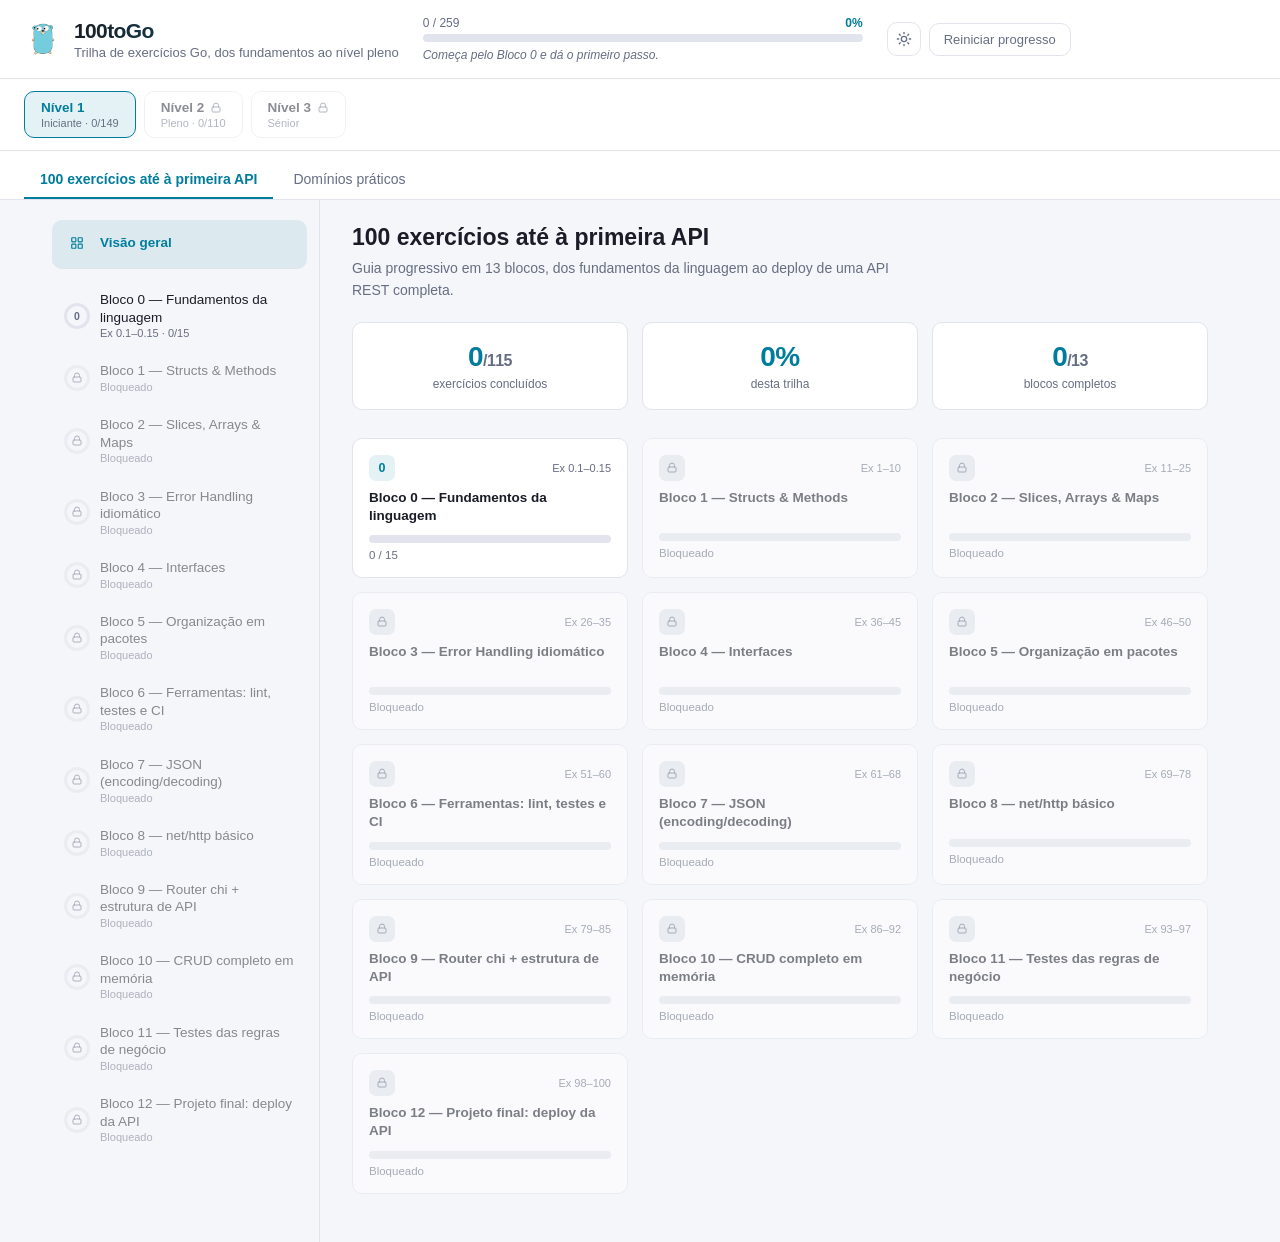
==== index.html @ 2ab7178a "Adiciona Nível 2 e uma camada de preparação em todos os blocos O projeto passa a servir várias pesso" ====
<!DOCTYPE html>
<html lang="pt">
<head>
<meta charset="UTF-8">
<meta name="viewport" content="width=device-width, initial-scale=1.0">
<title>100toGo — Trilha Go</title>
<link rel="icon" type="image/png" href="golang.png">
<link rel="stylesheet" href="style.css">
<script>
  (function () {
    var saved = localStorage.getItem("100toGo:theme");
    if (saved === "light" || saved === "dark") {
      document.documentElement.setAttribute("data-theme", saved);
    }
  })();
</script>
</head>
<body>
<header class="app-header">
  <div class="brand">
    <img class="brand-logo" src="golang.png" alt="Go">
    <div>
      <h1>100toGo</h1>
      <p class="tagline">Trilha de exercícios Go, dos fundamentos ao nível pleno</p>
    </div>
  </div>
  <div class="overall-progress">
    <div class="overall-progress-text">
      <span id="overall-count">0 / 0</span>
      <span class="overall-progress-pct" id="overall-pct">0%</span>
    </div>
    <div class="progress-bar">
      <div class="progress-fill" id="overall-fill"></div>
    </div>
    <p class="overall-motivation" id="overall-motivation"></p>
  </div>
  <div class="header-actions">
    <button id="theme-toggle" class="icon-btn" title="Alternar tema"></button>
    <button id="reset-btn" class="reset-btn" title="Reiniciar todo o progresso">Reiniciar progresso</button>
  </div>
</header>

<nav class="nivel-tabs" id="nivel-tabs"></nav>
<nav class="trilha-tabs" id="trilha-tabs"></nav>

<main class="layout">
  <aside class="sidebar" id="sidebar"></aside>
  <section class="content" id="content"></section>
</main>

<script src="data.js"></script>
<script src="app.js"></script>
</body>
</html>
---- style.css ----
:root {
  --bg: #0f1115;
  --bg-alt: #161922;
  --bg-card: #1b1f2a;
  --bg-card-hover: #20263352;
  --border: #2a2f3d;
  --text: #e8eaf0;
  --text-dim: #9aa1b4;
  --accent: #00add8;
  --accent-soft: rgba(0, 173, 216, 0.15);
  --done: #35c58f;
  --done-soft: rgba(53, 197, 143, 0.14);
  --radius: 10px;
  --shadow: 0 4px 16px rgba(0, 0, 0, 0.28);
}

@media (prefers-color-scheme: light) {
  :root {
    --bg: #f5f6f9;
    --bg-alt: #ffffff;
    --bg-card: #ffffff;
    --bg-card-hover: #f0f2f7;
    --border: #e1e4ec;
    --text: #1a1d27;
    --text-dim: #666e83;
    --accent: #007d9c;
    --accent-soft: rgba(0, 125, 156, 0.1);
    --done: #1f9d6c;
    --done-soft: rgba(31, 157, 108, 0.1);
    --shadow: 0 4px 16px rgba(20, 30, 50, 0.08);
  }
}

:root[data-theme="dark"] {
  --bg: #0f1115;
  --bg-alt: #161922;
  --bg-card: #1b1f2a;
  --bg-card-hover: #20263352;
  --border: #2a2f3d;
  --text: #e8eaf0;
  --text-dim: #9aa1b4;
  --accent: #00add8;
  --accent-soft: rgba(0, 173, 216, 0.15);
  --done: #35c58f;
  --done-soft: rgba(53, 197, 143, 0.14);
  --shadow: 0 4px 16px rgba(0, 0, 0, 0.28);
}

:root[data-theme="light"] {
  --bg: #f5f6f9;
  --bg-alt: #ffffff;
  --bg-card: #ffffff;
  --bg-card-hover: #f0f2f7;
  --border: #e1e4ec;
  --text: #1a1d27;
  --text-dim: #666e83;
  --accent: #007d9c;
  --accent-soft: rgba(0, 125, 156, 0.1);
  --done: #1f9d6c;
  --done-soft: rgba(31, 157, 108, 0.1);
  --shadow: 0 4px 16px rgba(20, 30, 50, 0.08);
}

* { box-sizing: border-box; }

body {
  margin: 0;
  font-family: -apple-system, BlinkMacSystemFont, "Segoe UI", Roboto, Helvetica, Arial, sans-serif;
  background: var(--bg);
  color: var(--text);
  transition: background 0.15s ease, color 0.15s ease;
}

.app-header {
  display: flex;
  align-items: center;
  gap: 24px;
  padding: 16px 24px;
  background: var(--bg-alt);
  border-bottom: 1px solid var(--border);
  flex-wrap: wrap;
}

.brand { display: flex; align-items: center; gap: 12px; }
.brand-logo { width: 38px; height: 38px; object-fit: contain; }
.brand h1 {
  margin: 0;
  font-size: 21px;
  letter-spacing: -0.03em;
  background: linear-gradient(90deg, var(--text), var(--accent));
  -webkit-background-clip: text;
  background-clip: text;
  color: transparent;
}
.tagline { margin: 2px 0 0; font-size: 13px; color: var(--text-dim); }

.overall-progress { flex: 1; min-width: 240px; max-width: 440px; }
.overall-progress-text {
  display: flex;
  justify-content: space-between;
  font-size: 12px;
  color: var(--text-dim);
  margin-bottom: 4px;
}
.overall-progress-pct { font-weight: 700; color: var(--accent); }
.overall-motivation {
  margin: 6px 0 0;
  font-size: 12px;
  color: var(--text-dim);
  font-style: italic;
}

.progress-bar {
  height: 8px;
  border-radius: 99px;
  background: var(--border);
  overflow: hidden;
}
.progress-fill {
  height: 100%;
  width: 0%;
  background: linear-gradient(90deg, var(--accent), var(--done));
  transition: width 0.3s ease;
}

.header-actions {
  display: flex;
  align-items: center;
  gap: 8px;
}

.reset-btn {
  background: transparent;
  border: 1px solid var(--border);
  color: var(--text-dim);
  padding: 8px 14px;
  border-radius: var(--radius);
  cursor: pointer;
  font-size: 13px;
  white-space: nowrap;
  transition: border-color 0.15s ease, color 0.15s ease;
}
.reset-btn:hover { border-color: #d15b5b; color: #d15b5b; }

.icon-btn {
  display: flex;
  align-items: center;
  justify-content: center;
  width: 34px;
  height: 34px;
  flex-shrink: 0;
  background: transparent;
  border: 1px solid var(--border);
  color: var(--text-dim);
  border-radius: var(--radius);
  cursor: pointer;
  transition: border-color 0.15s ease, color 0.15s ease, background 0.15s ease;
}
.icon-btn:hover { border-color: var(--accent); color: var(--accent); background: var(--accent-soft); }

.trilha-tabs {
  display: flex;
  gap: 4px;
  padding: 10px 24px 0;
  background: var(--bg-alt);
  border-bottom: 1px solid var(--border);
}
.trilha-tab {
  padding: 10px 16px;
  cursor: pointer;
  color: var(--text-dim);
  font-size: 14px;
  border-bottom: 2px solid transparent;
  user-select: none;
  transition: color 0.15s ease;
}
.trilha-tab:hover { color: var(--text); }
.trilha-tab.active {
  color: var(--accent);
  border-bottom-color: var(--accent);
  font-weight: 600;
}

.layout {
  display: flex;
  max-width: 1200px;
  margin: 0 auto;
  min-height: calc(100vh - 130px);
}

.sidebar {
  width: 280px;
  flex-shrink: 0;
  padding: 20px 12px;
  border-right: 1px solid var(--border);
}

.sidebar-item {
  display: flex;
  align-items: center;
  gap: 10px;
  padding: 10px 12px;
  border-radius: var(--radius);
  cursor: pointer;
  margin-bottom: 2px;
  font-size: 13.5px;
  transition: background 0.15s ease;
}
.sidebar-item:hover { background: var(--bg-card-hover); }
.sidebar-item.active { background: var(--accent-soft); color: var(--accent); font-weight: 600; }
.sidebar-item.locked { opacity: 0.5; }
.sidebar-item.locked:hover { background: var(--bg-card-hover); }

.sidebar-item-overview {
  margin-bottom: 12px;
  padding-bottom: 12px;
  border-bottom: 1px solid var(--border);
  font-weight: 600;
}

.sidebar-item-icon {
  width: 26px;
  height: 26px;
  flex-shrink: 0;
  display: flex;
  align-items: center;
  justify-content: center;
  color: var(--text-dim);
}
.sidebar-item.active .sidebar-item-icon { color: var(--accent); }

.sidebar-item-title { flex: 1; line-height: 1.3; }
.sidebar-item-faixa { display: block; font-size: 11px; color: var(--text-dim); font-weight: 400; }

.mini-ring {
  position: relative;
  width: 26px;
  height: 26px;
  flex-shrink: 0;
  border-radius: 50%;
  background: conic-gradient(var(--done) calc(var(--pct, 0) * 1%), var(--border) 0);
}
.mini-ring::after {
  content: "";
  position: absolute;
  inset: 3px;
  border-radius: 50%;
  background: var(--bg);
}
.mini-ring-num {
  position: absolute;
  inset: 0;
  display: flex;
  align-items: center;
  justify-content: center;
  font-size: 10.5px;
  font-weight: 700;
  color: var(--text-dim);
  z-index: 1;
}
.sidebar-item.active .mini-ring-num { color: var(--accent); }

.content { flex: 1; padding: 24px 32px 48px; }

.bloco-header { margin-bottom: 20px; }
.bloco-header h2 { margin: 0 0 6px; font-size: 23px; display: flex; align-items: center; gap: 12px; }
.bloco-header-badge {
  display: inline-flex;
  align-items: center;
  justify-content: center;
  width: 34px;
  height: 34px;
  flex-shrink: 0;
  border-radius: 9px;
  background: var(--accent-soft);
  color: var(--accent);
  font-size: 16px;
  font-weight: 800;
}
.bloco-faixa { color: var(--accent); font-size: 13px; font-weight: 600; margin: 0 0 10px; }
.bloco-desc { color: var(--text-dim); font-size: 14px; line-height: 1.6; margin: 0 0 14px; max-width: 70ch; }

.bloco-progress {
  display: flex;
  align-items: center;
  gap: 10px;
  margin-bottom: 20px;
}
.bloco-progress .progress-bar { flex: 1; max-width: 300px; }
.bloco-progress-text { font-size: 12px; color: var(--text-dim); white-space: nowrap; }

.recursos {
  margin-bottom: 22px;
  display: flex;
  flex-wrap: wrap;
  gap: 8px;
}
.recursos a {
  display: inline-flex;
  align-items: center;
  gap: 6px;
  font-size: 12.5px;
  color: var(--accent);
  text-decoration: none;
  background: var(--accent-soft);
  padding: 5px 10px;
  border-radius: 99px;
  border: 1px solid transparent;
  transition: border-color 0.15s ease;
}
.recursos a:hover { border-color: var(--accent); }

.relacionados {
  display: flex;
  flex-wrap: wrap;
  gap: 8px;
  margin-bottom: 20px;
}
.relacionado-chip {
  display: inline-flex;
  align-items: center;
  gap: 8px;
  font-size: 12.5px;
  color: var(--text);
  background: var(--bg-card);
  border: 1px solid var(--border);
  padding: 5px 12px 5px 5px;
  border-radius: 99px;
  cursor: pointer;
  transition: border-color 0.15s ease;
}
.relacionado-chip:hover { border-color: var(--accent); }

.tag {
  font-size: 10px;
  font-weight: 700;
  text-transform: uppercase;
  letter-spacing: 0.04em;
  padding: 3px 8px;
  border-radius: 99px;
}
.tag-prereq { background: var(--accent-soft); color: var(--accent); }
.tag-reuse { background: var(--done-soft); color: var(--done); }

.exercicios { display: flex; flex-direction: column; gap: 8px; }

.exercicio {
  background: var(--bg-card);
  border: 1px solid var(--border);
  border-radius: var(--radius);
  transition: border-color 0.15s ease, box-shadow 0.15s ease;
  overflow: hidden;
}
.exercicio:hover { border-color: var(--accent); box-shadow: var(--shadow); }
.exercicio.done { opacity: 0.55; }
.exercicio.done .exercicio-text { text-decoration: line-through; }

.exercicio-row {
  display: flex;
  align-items: flex-start;
  gap: 12px;
  padding: 12px 14px;
  cursor: pointer;
}

.exercicio-checkbox {
  width: 20px;
  height: 20px;
  border-radius: 6px;
  border: 2px solid var(--border);
  flex-shrink: 0;
  margin-top: 1px;
  display: flex;
  align-items: center;
  justify-content: center;
  font-size: 13px;
  color: var(--bg);
  transition: background 0.15s ease, border-color 0.15s ease;
}
.exercicio.done .exercicio-checkbox {
  background: var(--done);
  border-color: var(--done);
}

.exercicio-num {
  font-size: 11px;
  color: var(--text-dim);
  min-width: 26px;
  padding-top: 2px;
}

.exercicio-text { font-size: 14px; line-height: 1.5; flex: 1; }

.exercicio-res-btn {
  display: inline-flex;
  align-items: center;
  gap: 5px;
  flex-shrink: 0;
  border: 1px solid var(--border);
  background: transparent;
  color: var(--text-dim);
  cursor: pointer;
  font-size: 11.5px;
  font-family: inherit;
  padding: 4px 9px;
  border-radius: 99px;
  opacity: 0.85;
  transition: opacity 0.15s ease, background 0.15s ease, border-color 0.15s ease, color 0.15s ease;
}
.exercicio-res-btn:hover { opacity: 1; background: var(--accent-soft); border-color: var(--accent); color: var(--accent); }
.exercicio.res-open .exercicio-res-btn { opacity: 1; background: var(--accent-soft); border-color: var(--accent); color: var(--accent); }

.exercicio-recursos {
  display: none;
  flex-wrap: wrap;
  gap: 6px;
  padding: 4px 14px 12px 52px;
  border-top: 1px solid var(--border);
  margin-top: -1px;
  padding-top: 10px;
}
.exercicio.res-open .exercicio-recursos { display: flex; }
.exercicio-recursos a {
  font-size: 12px;
  color: var(--accent);
  text-decoration: none;
  background: var(--accent-soft);
  padding: 4px 9px;
  border-radius: 99px;
  border: 1px solid transparent;
}
.exercicio-recursos a:hover { border-color: var(--accent); }

.trilha-intro {
  font-size: 13px;
  color: var(--text-dim);
  padding: 12px;
  margin-bottom: 6px;
  line-height: 1.5;
}

.dashboard-stats {
  display: grid;
  grid-template-columns: repeat(3, 1fr);
  gap: 14px;
  margin-bottom: 28px;
}
.stat-card {
  background: var(--bg-card);
  border: 1px solid var(--border);
  border-radius: var(--radius);
  padding: 18px;
  display: flex;
  flex-direction: column;
  align-items: center;
  gap: 4px;
}
.stat-value {
  font-size: 28px;
  font-weight: 800;
  color: var(--accent);
  letter-spacing: -0.02em;
}
.stat-value-sep { font-size: 16px; font-weight: 600; color: var(--text-dim); }
.stat-label { font-size: 12px; color: var(--text-dim); text-align: center; }

.bloco-grid {
  display: grid;
  grid-template-columns: repeat(auto-fill, minmax(220px, 1fr));
  gap: 14px;
}
.bloco-card {
  background: var(--bg-card);
  border: 1px solid var(--border);
  border-radius: var(--radius);
  padding: 16px;
  cursor: pointer;
  transition: transform 0.15s ease, box-shadow 0.15s ease, border-color 0.15s ease;
}
.bloco-card:hover { transform: translateY(-2px); box-shadow: var(--shadow); border-color: var(--accent); }
.bloco-card.complete { border-color: var(--done); background: var(--done-soft); }
.bloco-card.locked { opacity: 0.55; }
.bloco-card.locked .bloco-card-badge { background: var(--border); color: var(--text-dim); }
.bloco-card-top {
  display: flex;
  justify-content: space-between;
  align-items: center;
  margin-bottom: 8px;
}
.bloco-card-badge {
  display: inline-flex;
  align-items: center;
  justify-content: center;
  width: 26px;
  height: 26px;
  border-radius: 7px;
  background: var(--accent-soft);
  color: var(--accent);
  font-size: 12.5px;
  font-weight: 800;
}
.bloco-card.complete .bloco-card-badge { background: var(--done-soft); color: var(--done); }
.bloco-card-faixa { font-size: 11px; color: var(--text-dim); }
.bloco-card-title {
  font-size: 13.5px;
  font-weight: 600;
  margin-bottom: 10px;
  min-height: 34px;
  line-height: 1.35;
}
.bloco-card-count { font-size: 11.5px; color: var(--text-dim); margin-top: 6px; }

.nivel-tabs {
  display: flex;
  gap: 8px;
  padding: 12px 24px;
  background: var(--bg-alt);
  border-bottom: 1px solid var(--border);
  overflow-x: auto;
}
.nivel-tab {
  display: flex;
  flex-direction: column;
  gap: 2px;
  flex-shrink: 0;
  padding: 8px 16px;
  border: 1px solid var(--border);
  border-radius: var(--radius);
  cursor: pointer;
  user-select: none;
  transition: border-color 0.15s ease, background 0.15s ease;
}
.nivel-tab:hover { border-color: var(--accent); }
.nivel-tab.active { border-color: var(--accent); background: var(--accent-soft); }
.nivel-tab.locked { opacity: 0.5; }
.nivel-tab-titulo {
  display: flex;
  align-items: center;
  gap: 6px;
  font-size: 13.5px;
  font-weight: 700;
  color: var(--text);
}
.nivel-tab.active .nivel-tab-titulo { color: var(--accent); }
.nivel-tab-lock { display: inline-flex; color: var(--text-dim); }
.nivel-tab-sub { font-size: 11px; color: var(--text-dim); }

.guia {
  background: var(--bg-card);
  border: 1px solid var(--border);
  border-left: 3px solid var(--accent);
  border-radius: var(--radius);
  padding: 14px 16px;
  margin-bottom: 20px;
  max-width: 70ch;
}
.guia-titulo {
  display: flex;
  align-items: center;
  gap: 8px;
  font-size: 12px;
  font-weight: 700;
  text-transform: uppercase;
  letter-spacing: 0.05em;
  color: var(--accent);
  margin-bottom: 10px;
}
.guia-lista {
  margin: 0;
  padding-left: 20px;
  font-size: 13.5px;
  line-height: 1.6;
  color: var(--text);
}
.guia-lista li { margin-bottom: 4px; }
.guia-nota {
  margin: 10px 0 0;
  font-size: 12.5px;
  line-height: 1.55;
  color: var(--text-dim);
}

.locked-panel {
  display: flex;
  flex-direction: column;
  align-items: center;
  text-align: center;
  gap: 10px;
  padding: 40px 24px;
  background: var(--bg-card);
  border: 1px dashed var(--border);
  border-radius: var(--radius);
  color: var(--text-dim);
  max-width: 480px;
}
.locked-panel-icon {
  width: 44px;
  height: 44px;
  display: flex;
  align-items: center;
  justify-content: center;
  border-radius: 50%;
  background: var(--accent-soft);
  color: var(--accent);
}
.locked-panel-icon svg { width: 20px; height: 20px; }
.locked-panel-text { font-size: 13.5px; line-height: 1.5; }
.locked-panel-text strong { display: block; color: var(--text); font-size: 15px; margin-bottom: 4px; }
.locked-panel-btn {
  margin-top: 6px;
  background: var(--accent-soft);
  color: var(--accent);
  border: 1px solid transparent;
  padding: 8px 16px;
  border-radius: var(--radius);
  font-size: 13px;
  font-weight: 600;
  cursor: pointer;
  transition: border-color 0.15s ease;
}
.locked-panel-btn:hover { border-color: var(--accent); }

@media (max-width: 800px) {
  .layout { flex-direction: column; }
  .sidebar { width: 100%; border-right: none; border-bottom: 1px solid var(--border); }
  .app-header { gap: 12px; }
  .overall-progress { order: 3; flex-basis: 100%; max-width: none; }
  .header-actions { order: 4; flex-basis: 100%; justify-content: flex-end; }
  .dashboard-stats { grid-template-columns: 1fr 1fr; }
  .exercicio-recursos { padding-left: 14px; }
}

@media (max-width: 640px) {
  body { overflow-x: hidden; }
  .app-header { padding: 12px 16px; }
  .brand-logo { width: 30px; height: 30px; }
  .brand h1 { font-size: 18px; }
  .tagline { display: none; }
  .trilha-tabs { padding: 8px 16px 0; overflow-x: auto; }
  .trilha-tab { padding: 8px 12px; font-size: 13px; white-space: nowrap; }
  .nivel-tabs { padding: 10px 16px; gap: 6px; }
  .nivel-tab { padding: 6px 12px; }
  .nivel-tab-titulo { font-size: 12.5px; }
  .guia { padding: 12px 14px; }

  .sidebar {
    display: flex;
    flex-direction: row;
    overflow-x: auto;
    -webkit-overflow-scrolling: touch;
    gap: 6px;
    padding: 10px 12px;
  }
  .sidebar-item {
    flex: 0 0 auto;
    flex-direction: column;
    justify-content: flex-start;
    width: 74px;
    padding: 8px 4px;
    gap: 5px;
    text-align: center;
    margin-bottom: 0;
  }
  .sidebar-item-overview {
    padding-bottom: 8px;
    margin-bottom: 0;
    border-bottom: none;
    border-right: 1px solid var(--border);
    padding-right: 10px;
  }
  .sidebar-item-icon, .mini-ring { margin: 0 auto; }
  .sidebar-item-title {
    font-size: 10.5px;
    line-height: 1.25;
    display: -webkit-box;
    -webkit-line-clamp: 2;
    -webkit-box-orient: vertical;
    overflow: hidden;
  }
  .sidebar-item-faixa { display: none; }

  .content { padding: 16px 16px 32px; }
  .bloco-header h2 { font-size: 19px; }
  .bloco-header-badge { width: 28px; height: 28px; font-size: 13px; }

  .dashboard-stats { grid-template-columns: 1fr 1fr; gap: 8px; }
  .stat-card { padding: 12px; }
  .stat-value { font-size: 22px; }
  .bloco-grid { grid-template-columns: 1fr; }

  .exercicio-row { padding: 10px 12px; gap: 8px; }
  .exercicio-res-btn span { display: none; }
  .exercicio-res-btn { padding: 6px; }
  .exercicio-recursos { padding-left: 12px; padding-right: 12px; }

  .relacionado-chip { font-size: 11.5px; }
}
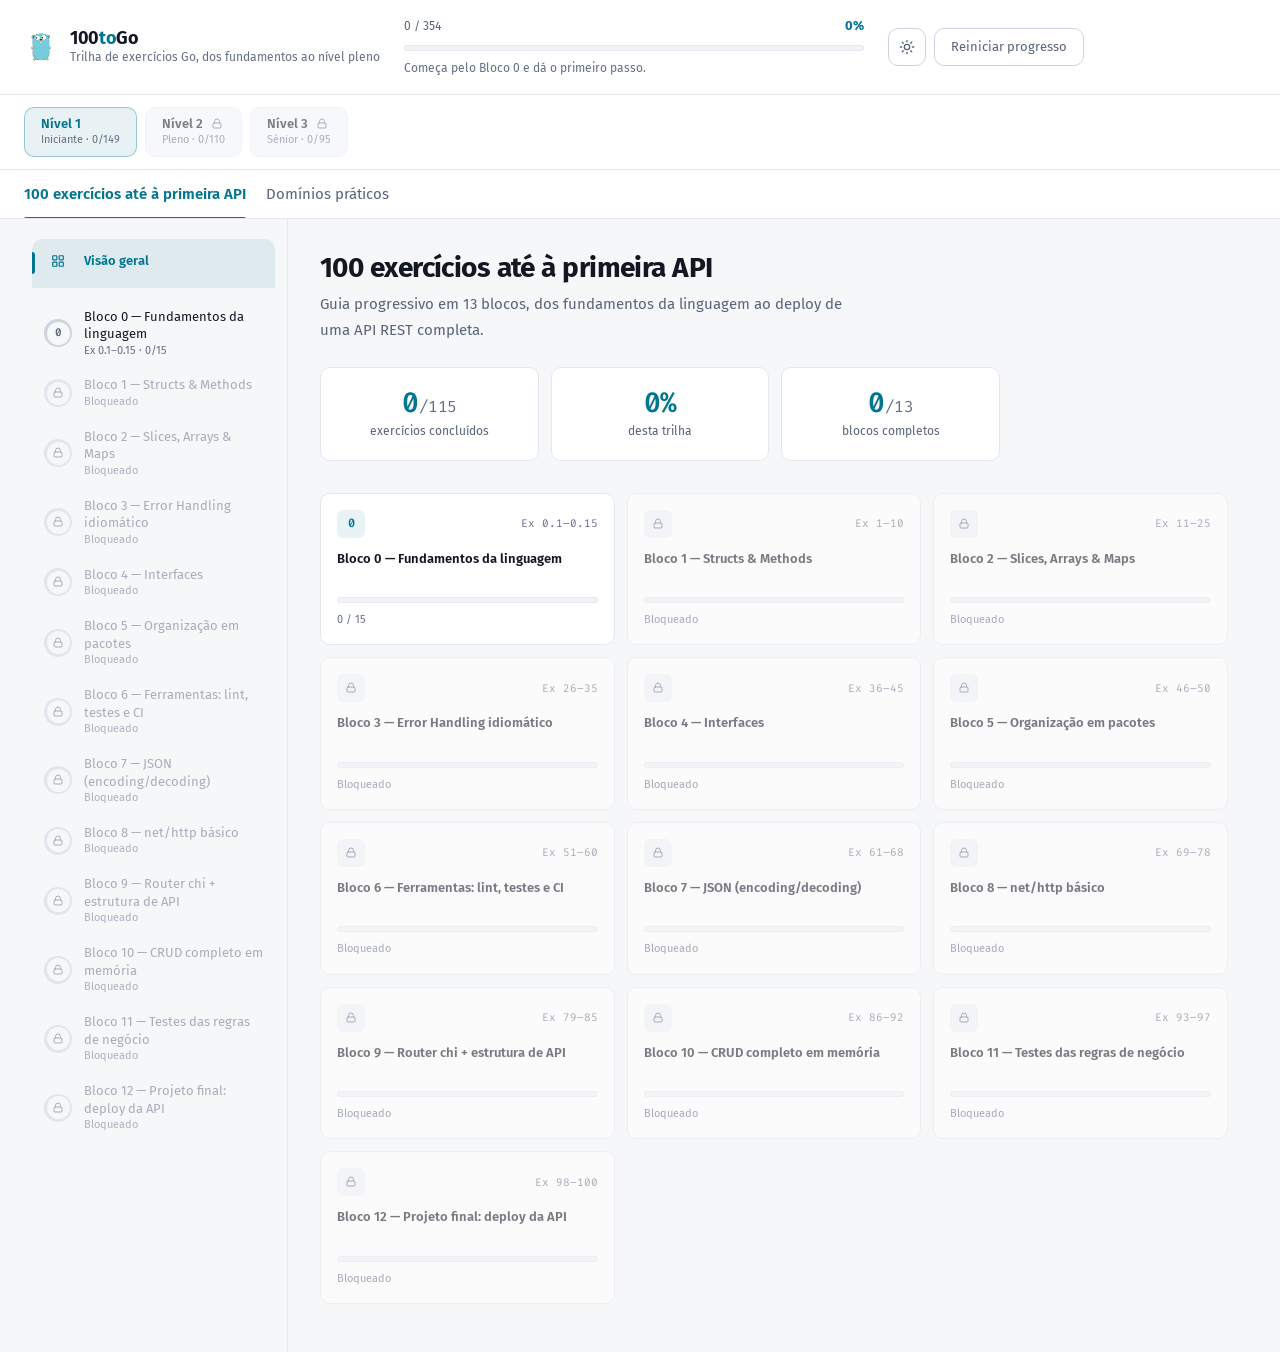
==== commit 29df3ea1: "Redesenha o front: tipografia, realce de código e sistema visual O maior problema não era decorativo" ====
--- a/index.html
+++ b/index.html
@@ -5,6 +5,9 @@
 <meta name="viewport" content="width=device-width, initial-scale=1.0">
 <title>100toGo — Trilha Go</title>
 <link rel="icon" type="image/png" href="golang.png">
+<link rel="preconnect" href="https://fonts.googleapis.com">
+<link rel="preconnect" href="https://fonts.gstatic.com" crossorigin>
+<link rel="stylesheet" href="https://fonts.googleapis.com/css2?family=Fira+Code:wght@400;500;600&family=Fira+Sans:wght@400;500;600;700&display=swap">
 <link rel="stylesheet" href="style.css">
 <script>
   (function () {
@@ -20,7 +23,7 @@
   <div class="brand">
     <img class="brand-logo" src="golang.png" alt="Go">
     <div>
-      <h1>100toGo</h1>
+      <h1>100<span class="brand-accent">to</span>Go</h1>
       <p class="tagline">Trilha de exercícios Go, dos fundamentos ao nível pleno</p>
     </div>
   </div>
@@ -41,6 +44,7 @@
 </header>
 
 <nav class="nivel-tabs" id="nivel-tabs"></nav>
+<div class="nivel-nota" id="nivel-nota" hidden></div>
 <nav class="trilha-tabs" id="trilha-tabs"></nav>
 
 <main class="layout">
--- a/style.css
+++ b/style.css
@@ -1,249 +1,488 @@
+/* =========================================================================
+   100toGo — sistema visual
+   Flat design, tipografia Fira Sans + Fira Code, cor de marca do Go.
+   ========================================================================= */
+
 :root {
-  --bg: #0f1115;
-  --bg-alt: #161922;
-  --bg-card: #1b1f2a;
-  --bg-card-hover: #20263352;
-  --border: #2a2f3d;
-  --text: #e8eaf0;
-  --text-dim: #9aa1b4;
-  --accent: #00add8;
-  --accent-soft: rgba(0, 173, 216, 0.15);
-  --done: #35c58f;
-  --done-soft: rgba(53, 197, 143, 0.14);
-  --radius: 10px;
-  --shadow: 0 4px 16px rgba(0, 0, 0, 0.28);
+  /* Escala tipográfica */
+  --fs-2xs: 0.6875rem;
+  --fs-xs: 0.75rem;
+  --fs-sm: 0.8125rem;
+  --fs-base: 0.9375rem;
+  --fs-md: 1rem;
+  --fs-lg: 1.125rem;
+  --fs-xl: 1.375rem;
+  --fs-2xl: 1.75rem;
+
+  /* Escala de espaçamento, base 4 */
+  --s1: 0.25rem;
+  --s2: 0.5rem;
+  --s3: 0.75rem;
+  --s4: 1rem;
+  --s5: 1.25rem;
+  --s6: 1.5rem;
+  --s8: 2rem;
+  --s10: 2.5rem;
+  --s12: 3rem;
+
+  --r-sm: 6px;
+  --r: 10px;
+  --r-lg: 14px;
+  --r-full: 999px;
+
+  --sans: "Fira Sans", -apple-system, BlinkMacSystemFont, "Segoe UI", Roboto, sans-serif;
+  --mono: "Fira Code", ui-monospace, SFMono-Regular, Menlo, Consolas, monospace;
+
+  --dur: 180ms;
+  --ease: cubic-bezier(0.4, 0, 0.2, 1);
+
+  /* Tema escuro, por omissão */
+  --bg: #0b0e14;
+  --surface: #121620;
+  --surface-2: #171c28;
+  --surface-hover: #1c2230;
+  --border: #232a38;
+  --border-strong: #313b4e;
+  --text: #e6eaf2;
+  --text-dim: #8b94a8;
+  --text-mute: #7c8698;
+  --brand: #29b8e5;
+  --brand-soft: rgba(41, 184, 229, 0.14);
+  --brand-line: rgba(41, 184, 229, 0.42);
+  --done: #3dd68c;
+  --done-soft: rgba(61, 214, 140, 0.13);
+  --aviso: #e8b061;
+  --aviso-soft: rgba(232, 176, 97, 0.1);
+  --aviso-borda: rgba(232, 176, 97, 0.32);
+  --danger: #f2777a;
+  --shadow: 0 1px 2px rgba(0, 0, 0, 0.4), 0 8px 24px -12px rgba(0, 0, 0, 0.6);
+  --code-bg: rgba(41, 184, 229, 0.09);
+  --code-fg: #7fd4f0;
 }
 
 @media (prefers-color-scheme: light) {
   :root {
-    --bg: #f5f6f9;
-    --bg-alt: #ffffff;
-    --bg-card: #ffffff;
-    --bg-card-hover: #f0f2f7;
-    --border: #e1e4ec;
-    --text: #1a1d27;
-    --text-dim: #666e83;
-    --accent: #007d9c;
-    --accent-soft: rgba(0, 125, 156, 0.1);
-    --done: #1f9d6c;
-    --done-soft: rgba(31, 157, 108, 0.1);
-    --shadow: 0 4px 16px rgba(20, 30, 50, 0.08);
+    --bg: #f6f7f9;
+    --surface: #ffffff;
+    --surface-2: #f1f3f7;
+    --surface-hover: #eef1f6;
+    --border: #e3e7ee;
+    --border-strong: #cdd4e0;
+    --text: #131722;
+    --text-dim: #59647a;
+    --text-mute: #646f85;
+    --brand: #00758f;
+    --brand-soft: rgba(0, 117, 143, 0.09);
+    --brand-line: rgba(0, 117, 143, 0.35);
+    --done: #0d7a54;
+    --done-soft: rgba(15, 138, 95, 0.1);
+    --aviso: #96601a;
+    --aviso-soft: rgba(150, 96, 26, 0.08);
+    --aviso-borda: rgba(150, 96, 26, 0.28);
+    --danger: #c0392f;
+    --shadow: 0 1px 2px rgba(20, 30, 50, 0.06), 0 8px 24px -14px rgba(20, 30, 50, 0.22);
+    --code-bg: rgba(0, 117, 143, 0.08);
+    --code-fg: #005f74;
   }
 }
 
 :root[data-theme="dark"] {
-  --bg: #0f1115;
-  --bg-alt: #161922;
-  --bg-card: #1b1f2a;
-  --bg-card-hover: #20263352;
-  --border: #2a2f3d;
-  --text: #e8eaf0;
-  --text-dim: #9aa1b4;
-  --accent: #00add8;
-  --accent-soft: rgba(0, 173, 216, 0.15);
-  --done: #35c58f;
-  --done-soft: rgba(53, 197, 143, 0.14);
-  --shadow: 0 4px 16px rgba(0, 0, 0, 0.28);
+  --bg: #0b0e14;
+  --surface: #121620;
+  --surface-2: #171c28;
+  --surface-hover: #1c2230;
+  --border: #232a38;
+  --border-strong: #313b4e;
+  --text: #e6eaf2;
+  --text-dim: #8b94a8;
+  --text-mute: #7c8698;
+  --brand: #29b8e5;
+  --brand-soft: rgba(41, 184, 229, 0.14);
+  --brand-line: rgba(41, 184, 229, 0.42);
+  --done: #3dd68c;
+  --done-soft: rgba(61, 214, 140, 0.13);
+  --aviso: #e8b061;
+  --aviso-soft: rgba(232, 176, 97, 0.1);
+  --aviso-borda: rgba(232, 176, 97, 0.32);
+  --danger: #f2777a;
+  --shadow: 0 1px 2px rgba(0, 0, 0, 0.4), 0 8px 24px -12px rgba(0, 0, 0, 0.6);
+  --code-bg: rgba(41, 184, 229, 0.09);
+  --code-fg: #7fd4f0;
 }
 
 :root[data-theme="light"] {
-  --bg: #f5f6f9;
-  --bg-alt: #ffffff;
-  --bg-card: #ffffff;
-  --bg-card-hover: #f0f2f7;
-  --border: #e1e4ec;
-  --text: #1a1d27;
-  --text-dim: #666e83;
-  --accent: #007d9c;
-  --accent-soft: rgba(0, 125, 156, 0.1);
-  --done: #1f9d6c;
-  --done-soft: rgba(31, 157, 108, 0.1);
-  --shadow: 0 4px 16px rgba(20, 30, 50, 0.08);
+  --bg: #f6f7f9;
+  --surface: #ffffff;
+  --surface-2: #f1f3f7;
+  --surface-hover: #eef1f6;
+  --border: #e3e7ee;
+  --border-strong: #cdd4e0;
+  --text: #131722;
+  --text-dim: #59647a;
+  --text-mute: #646f85;
+  --brand: #00758f;
+  --brand-soft: rgba(0, 117, 143, 0.09);
+  --brand-line: rgba(0, 117, 143, 0.35);
+  --done: #0d7a54;
+  --done-soft: rgba(15, 138, 95, 0.1);
+  --aviso: #96601a;
+  --aviso-soft: rgba(150, 96, 26, 0.08);
+  --aviso-borda: rgba(150, 96, 26, 0.28);
+  --danger: #c0392f;
+  --shadow: 0 1px 2px rgba(20, 30, 50, 0.06), 0 8px 24px -14px rgba(20, 30, 50, 0.22);
+  --code-bg: rgba(0, 117, 143, 0.08);
+  --code-fg: #005f74;
 }
 
 * { box-sizing: border-box; }
+
+html { -webkit-text-size-adjust: 100%; }
 
 body {
   margin: 0;
-  font-family: -apple-system, BlinkMacSystemFont, "Segoe UI", Roboto, Helvetica, Arial, sans-serif;
+  font-family: var(--sans);
+  font-size: var(--fs-base);
+  line-height: 1.6;
   background: var(--bg);
   color: var(--text);
-  transition: background 0.15s ease, color 0.15s ease;
-}
+  -webkit-font-smoothing: antialiased;
+  font-feature-settings: "tnum" 0;
+}
+
+button { font-family: inherit; }
+
+:focus-visible {
+  outline: 2px solid var(--brand);
+  outline-offset: 2px;
+  border-radius: var(--r-sm);
+}
+
+::selection { background: var(--brand-soft); color: var(--text); }
+
+/* Código inline: o principal ganho de legibilidade dos enunciados */
+code {
+  font-family: var(--mono);
+  font-size: 0.9em;
+  font-variant-ligatures: none;
+  background: var(--code-bg);
+  color: var(--code-fg);
+  padding: 0.08em 0.28em;
+  margin: 0 -0.04em;
+  border-radius: 4px;
+  word-break: break-word;
+}
+
+/* ============================ Cabeçalho ============================ */
 
 .app-header {
   display: flex;
   align-items: center;
-  gap: 24px;
-  padding: 16px 24px;
-  background: var(--bg-alt);
+  gap: var(--s6);
+  padding: var(--s4) var(--s6);
+  background: var(--surface);
   border-bottom: 1px solid var(--border);
   flex-wrap: wrap;
 }
 
-.brand { display: flex; align-items: center; gap: 12px; }
-.brand-logo { width: 38px; height: 38px; object-fit: contain; }
+.brand { display: flex; align-items: center; gap: var(--s3); }
+.brand-logo { width: 34px; height: 34px; object-fit: contain; }
 .brand h1 {
   margin: 0;
-  font-size: 21px;
-  letter-spacing: -0.03em;
-  background: linear-gradient(90deg, var(--text), var(--accent));
-  -webkit-background-clip: text;
-  background-clip: text;
-  color: transparent;
-}
-.tagline { margin: 2px 0 0; font-size: 13px; color: var(--text-dim); }
-
-.overall-progress { flex: 1; min-width: 240px; max-width: 440px; }
+  font-size: var(--fs-lg);
+  font-weight: 700;
+  letter-spacing: -0.02em;
+  line-height: 1.2;
+}
+.brand h1 .brand-accent { color: var(--brand); }
+.tagline {
+  margin: 1px 0 0;
+  font-size: var(--fs-xs);
+  color: var(--text-mute);
+  line-height: 1.3;
+}
+
+.overall-progress { flex: 1; min-width: 260px; max-width: 460px; }
 .overall-progress-text {
   display: flex;
   justify-content: space-between;
-  font-size: 12px;
-  color: var(--text-dim);
-  margin-bottom: 4px;
-}
-.overall-progress-pct { font-weight: 700; color: var(--accent); }
+  align-items: baseline;
+  font-size: var(--fs-xs);
+  color: var(--text-dim);
+  margin-bottom: var(--s2);
+  font-variant-numeric: tabular-nums;
+}
+.overall-progress-pct {
+  font-weight: 700;
+  font-size: var(--fs-sm);
+  color: var(--brand);
+}
 .overall-motivation {
-  margin: 6px 0 0;
-  font-size: 12px;
-  color: var(--text-dim);
-  font-style: italic;
+  margin: var(--s2) 0 0;
+  font-size: var(--fs-xs);
+  color: var(--text-mute);
 }
 
 .progress-bar {
-  height: 8px;
-  border-radius: 99px;
-  background: var(--border);
+  height: 6px;
+  border-radius: var(--r-full);
+  background: var(--surface-2);
   overflow: hidden;
+  border: 1px solid var(--border);
 }
 .progress-fill {
   height: 100%;
   width: 0%;
-  background: linear-gradient(90deg, var(--accent), var(--done));
-  transition: width 0.3s ease;
-}
-
-.header-actions {
-  display: flex;
-  align-items: center;
-  gap: 8px;
-}
+  border-radius: var(--r-full);
+  background: linear-gradient(90deg, var(--brand), var(--done));
+  transition: width 420ms var(--ease);
+}
+
+.header-actions { display: flex; align-items: center; gap: var(--s2); }
 
 .reset-btn {
   background: transparent;
-  border: 1px solid var(--border);
-  color: var(--text-dim);
-  padding: 8px 14px;
-  border-radius: var(--radius);
+  border: 1px solid var(--border-strong);
+  color: var(--text-dim);
+  padding: 0 var(--s4);
+  height: 38px;
+  border-radius: var(--r);
   cursor: pointer;
-  font-size: 13px;
+  font-size: var(--fs-sm);
   white-space: nowrap;
-  transition: border-color 0.15s ease, color 0.15s ease;
-}
-.reset-btn:hover { border-color: #d15b5b; color: #d15b5b; }
+  transition: border-color var(--dur) var(--ease), color var(--dur) var(--ease), background var(--dur) var(--ease);
+}
+.reset-btn:hover { border-color: var(--danger); color: var(--danger); }
 
 .icon-btn {
   display: flex;
   align-items: center;
   justify-content: center;
-  width: 34px;
-  height: 34px;
+  width: 38px;
+  height: 38px;
   flex-shrink: 0;
   background: transparent;
+  border: 1px solid var(--border-strong);
+  color: var(--text-dim);
+  border-radius: var(--r);
+  cursor: pointer;
+  transition: border-color var(--dur) var(--ease), color var(--dur) var(--ease), background var(--dur) var(--ease);
+}
+.icon-btn:hover { border-color: var(--brand); color: var(--brand); background: var(--brand-soft); }
+
+/* ============================ Níveis ============================ */
+
+.nivel-tabs {
+  display: flex;
+  gap: var(--s2);
+  padding: var(--s3) var(--s6);
+  background: var(--surface);
+  border-bottom: 1px solid var(--border);
+  overflow-x: auto;
+  scrollbar-width: thin;
+}
+.nivel-tab {
+  display: flex;
+  flex-direction: column;
+  gap: 1px;
+  flex-shrink: 0;
+  padding: var(--s2) var(--s4);
+  min-height: 44px;
+  justify-content: center;
   border: 1px solid var(--border);
-  color: var(--text-dim);
-  border-radius: var(--radius);
+  border-radius: var(--r);
+  background: var(--surface-2);
   cursor: pointer;
-  transition: border-color 0.15s ease, color 0.15s ease, background 0.15s ease;
-}
-.icon-btn:hover { border-color: var(--accent); color: var(--accent); background: var(--accent-soft); }
+  user-select: none;
+  transition: border-color var(--dur) var(--ease), background var(--dur) var(--ease), transform var(--dur) var(--ease);
+}
+.nivel-tab:hover { border-color: var(--border-strong); background: var(--surface-hover); }
+.nivel-tab:active { transform: scale(0.985); }
+.nivel-tab.active {
+  border-color: var(--brand-line);
+  background: var(--brand-soft);
+}
+.nivel-tab.locked { opacity: 0.55; }
+.nivel-tab-titulo {
+  display: flex;
+  align-items: center;
+  gap: var(--s2);
+  font-size: var(--fs-sm);
+  font-weight: 600;
+  color: var(--text);
+  line-height: 1.25;
+}
+.nivel-tab.active .nivel-tab-titulo { color: var(--brand); }
+.nivel-tab-lock { display: inline-flex; color: var(--text-mute); }
+.nivel-tab-sub {
+  font-size: var(--fs-2xs);
+  color: var(--text-mute);
+  font-variant-numeric: tabular-nums;
+  line-height: 1.3;
+}
+
+.nivel-nota[hidden] { display: none; }
+.nivel-nota {
+  display: flex;
+  align-items: center;
+  flex-wrap: wrap;
+  gap: var(--s3);
+  padding: var(--s3) var(--s6);
+  background: var(--brand-soft);
+  border-bottom: 1px solid var(--border);
+  font-size: var(--fs-xs);
+  color: var(--text-dim);
+}
+.nivel-nota-btn {
+  background: transparent;
+  border: 1px solid var(--brand-line);
+  color: var(--brand);
+  font-size: var(--fs-2xs);
+  font-weight: 600;
+  padding: var(--s1) var(--s3);
+  min-height: 28px;
+  border-radius: var(--r-full);
+  cursor: pointer;
+  transition: background var(--dur) var(--ease);
+}
+.nivel-nota-btn:hover { background: var(--brand-soft); }
+
+/* ============================ Trilhas ============================ */
 
 .trilha-tabs {
   display: flex;
-  gap: 4px;
-  padding: 10px 24px 0;
-  background: var(--bg-alt);
+  gap: var(--s5);
+  padding: 0 var(--s6);
+  background: var(--surface);
   border-bottom: 1px solid var(--border);
-}
+  overflow-x: auto;
+  scrollbar-width: none;
+}
+.trilha-tabs::-webkit-scrollbar { display: none; }
 .trilha-tab {
-  padding: 10px 16px;
+  position: relative;
+  padding: var(--s3) 0 var(--s3);
+  min-height: 44px;
+  display: flex;
+  align-items: center;
   cursor: pointer;
   color: var(--text-dim);
-  font-size: 14px;
-  border-bottom: 2px solid transparent;
+  font-size: var(--fs-base);
+  white-space: nowrap;
   user-select: none;
-  transition: color 0.15s ease;
+  transition: color var(--dur) var(--ease);
+}
+.trilha-tab::after {
+  content: "";
+  position: absolute;
+  left: 0;
+  right: 0;
+  bottom: -1px;
+  height: 2px;
+  border-radius: 2px 2px 0 0;
+  background: transparent;
+  transition: background var(--dur) var(--ease);
 }
 .trilha-tab:hover { color: var(--text); }
-.trilha-tab.active {
-  color: var(--accent);
-  border-bottom-color: var(--accent);
-  font-weight: 600;
-}
+.trilha-tab.active { color: var(--brand); font-weight: 600; }
+.trilha-tab.active::after { background: var(--brand); }
+
+/* ============================ Estrutura ============================ */
 
 .layout {
   display: flex;
-  max-width: 1200px;
+  max-width: 1240px;
   margin: 0 auto;
-  min-height: calc(100vh - 130px);
+  min-height: calc(100vh - 190px);
+  align-items: flex-start;
 }
 
 .sidebar {
-  width: 280px;
+  width: 268px;
   flex-shrink: 0;
-  padding: 20px 12px;
+  padding: var(--s5) var(--s3);
   border-right: 1px solid var(--border);
+  align-self: stretch;
 }
 
 .sidebar-item {
-  display: flex;
-  align-items: center;
-  gap: 10px;
-  padding: 10px 12px;
-  border-radius: var(--radius);
+  position: relative;
+  display: flex;
+  align-items: center;
+  gap: var(--s3);
+  padding: var(--s2) var(--s3);
+  min-height: 46px;
+  border-radius: var(--r);
   cursor: pointer;
   margin-bottom: 2px;
-  font-size: 13.5px;
-  transition: background 0.15s ease;
-}
-.sidebar-item:hover { background: var(--bg-card-hover); }
-.sidebar-item.active { background: var(--accent-soft); color: var(--accent); font-weight: 600; }
+  transition: background var(--dur) var(--ease);
+}
+.sidebar-item::before {
+  content: "";
+  position: absolute;
+  left: 0;
+  top: 50%;
+  transform: translateY(-50%) scaleY(0);
+  width: 3px;
+  height: 22px;
+  border-radius: 0 3px 3px 0;
+  background: var(--brand);
+  transition: transform var(--dur) var(--ease);
+}
+.sidebar-item:hover { background: var(--surface-hover); }
+.sidebar-item.active { background: var(--brand-soft); }
+.sidebar-item.active::before { transform: translateY(-50%) scaleY(1); }
+.sidebar-item.active .sidebar-item-title { color: var(--brand); font-weight: 600; }
 .sidebar-item.locked { opacity: 0.5; }
-.sidebar-item.locked:hover { background: var(--bg-card-hover); }
 
 .sidebar-item-overview {
-  margin-bottom: 12px;
-  padding-bottom: 12px;
+  margin-bottom: var(--s3);
+  padding-bottom: var(--s3);
   border-bottom: 1px solid var(--border);
-  font-weight: 600;
-}
+  border-radius: var(--r) var(--r) 0 0;
+}
+.sidebar-item-overview .sidebar-item-title { font-weight: 600; }
 
 .sidebar-item-icon {
-  width: 26px;
-  height: 26px;
+  width: 28px;
+  height: 28px;
   flex-shrink: 0;
   display: flex;
   align-items: center;
   justify-content: center;
-  color: var(--text-dim);
-}
-.sidebar-item.active .sidebar-item-icon { color: var(--accent); }
-
-.sidebar-item-title { flex: 1; line-height: 1.3; }
-.sidebar-item-faixa { display: block; font-size: 11px; color: var(--text-dim); font-weight: 400; }
+  color: var(--text-mute);
+}
+.sidebar-item.active .sidebar-item-icon { color: var(--brand); }
+
+.sidebar-item-title {
+  flex: 1;
+  min-width: 0;
+  font-size: var(--fs-sm);
+  line-height: 1.35;
+  color: var(--text);
+}
+.sidebar-item-faixa {
+  display: block;
+  font-size: var(--fs-2xs);
+  color: var(--text-mute);
+  font-weight: 400;
+  font-variant-numeric: tabular-nums;
+  margin-top: 1px;
+}
+.sidebar-item.locked .sidebar-item-title { color: var(--text-dim); }
 
 .mini-ring {
   position: relative;
-  width: 26px;
-  height: 26px;
+  width: 28px;
+  height: 28px;
   flex-shrink: 0;
   border-radius: 50%;
-  background: conic-gradient(var(--done) calc(var(--pct, 0) * 1%), var(--border) 0);
+  background: conic-gradient(var(--done) calc(var(--pct, 0) * 1%), var(--border-strong) 0);
+  transition: background 320ms var(--ease);
 }
 .mini-ring::after {
   content: "";
   position: absolute;
-  inset: 3px;
+  inset: 2.5px;
   border-radius: 50%;
   background: var(--bg);
 }
@@ -253,425 +492,564 @@
   display: flex;
   align-items: center;
   justify-content: center;
-  font-size: 10.5px;
+  font-family: var(--mono);
+  font-size: var(--fs-2xs);
+  font-weight: 600;
+  color: var(--text-dim);
+  z-index: 1;
+}
+.sidebar-item.active .mini-ring-num { color: var(--brand); }
+
+.content {
+  flex: 1;
+  min-width: 0;
+  padding: var(--s8) var(--s8) var(--s12);
+}
+
+/* ============================ Cabeçalho de bloco ============================ */
+
+.bloco-header { margin-bottom: var(--s6); }
+.bloco-header h2 {
+  margin: 0 0 var(--s2);
+  font-size: var(--fs-2xl);
   font-weight: 700;
-  color: var(--text-dim);
-  z-index: 1;
-}
-.sidebar-item.active .mini-ring-num { color: var(--accent); }
-
-.content { flex: 1; padding: 24px 32px 48px; }
-
-.bloco-header { margin-bottom: 20px; }
-.bloco-header h2 { margin: 0 0 6px; font-size: 23px; display: flex; align-items: center; gap: 12px; }
+  letter-spacing: -0.02em;
+  line-height: 1.2;
+  display: flex;
+  align-items: center;
+  gap: var(--s3);
+}
 .bloco-header-badge {
   display: inline-flex;
   align-items: center;
   justify-content: center;
-  width: 34px;
-  height: 34px;
+  min-width: 38px;
+  height: 38px;
   flex-shrink: 0;
-  border-radius: 9px;
-  background: var(--accent-soft);
-  color: var(--accent);
-  font-size: 16px;
-  font-weight: 800;
-}
-.bloco-faixa { color: var(--accent); font-size: 13px; font-weight: 600; margin: 0 0 10px; }
-.bloco-desc { color: var(--text-dim); font-size: 14px; line-height: 1.6; margin: 0 0 14px; max-width: 70ch; }
+  padding: 0 var(--s2);
+  border-radius: var(--r);
+  background: var(--brand-soft);
+  border: 1px solid var(--brand-line);
+  color: var(--brand);
+  font-family: var(--mono);
+  font-size: var(--fs-md);
+  font-weight: 600;
+}
+.bloco-faixa {
+  font-family: var(--mono);
+  color: var(--text-mute);
+  font-size: var(--fs-xs);
+  font-weight: 500;
+  margin: 0 0 var(--s3);
+  letter-spacing: 0.01em;
+}
+.bloco-desc {
+  color: var(--text-dim);
+  font-size: var(--fs-base);
+  line-height: 1.7;
+  margin: 0;
+  max-width: 68ch;
+}
 
 .bloco-progress {
   display: flex;
   align-items: center;
-  gap: 10px;
-  margin-bottom: 20px;
-}
-.bloco-progress .progress-bar { flex: 1; max-width: 300px; }
-.bloco-progress-text { font-size: 12px; color: var(--text-dim); white-space: nowrap; }
+  gap: var(--s4);
+  margin-bottom: var(--s6);
+}
+.bloco-progress .progress-bar { flex: 1; max-width: 340px; }
+.bloco-progress-text {
+  font-size: var(--fs-xs);
+  color: var(--text-dim);
+  white-space: nowrap;
+  font-variant-numeric: tabular-nums;
+}
+
+/* ============================ Painéis ============================ */
+
+.guia {
+  background: var(--surface);
+  border: 1px solid var(--border);
+  border-left: 3px solid var(--brand);
+  border-radius: var(--r);
+  padding: var(--s4) var(--s5);
+  margin-bottom: var(--s5);
+  max-width: 68ch;
+}
+.guia-titulo {
+  display: flex;
+  align-items: center;
+  gap: var(--s2);
+  font-size: var(--fs-2xs);
+  font-weight: 700;
+  text-transform: uppercase;
+  letter-spacing: 0.07em;
+  color: var(--brand);
+  margin-bottom: var(--s3);
+}
+.guia-lista {
+  margin: 0;
+  padding-left: var(--s5);
+  font-size: var(--fs-sm);
+  line-height: 1.65;
+  color: var(--text);
+}
+.guia-lista li { margin-bottom: var(--s1); }
+.guia-lista li::marker { color: var(--text-mute); }
+.guia-nota {
+  margin: var(--s3) 0 0;
+  font-size: var(--fs-xs);
+  line-height: 1.6;
+  color: var(--text-dim);
+}
+.guia-custos {
+  margin: var(--s3) 0 0;
+  padding-top: var(--s3);
+  border-top: 1px solid var(--border);
+  font-size: var(--fs-xs);
+  line-height: 1.6;
+  color: var(--text-dim);
+}
+.guia-custos strong { color: var(--aviso); }
+
+.nivel-aviso {
+  background: var(--aviso-soft);
+  border: 1px solid var(--aviso-borda);
+  border-radius: var(--r);
+  padding: var(--s4) var(--s5);
+  margin-bottom: var(--s6);
+  max-width: 68ch;
+}
+.nivel-aviso strong {
+  display: block;
+  font-size: var(--fs-2xs);
+  font-weight: 700;
+  text-transform: uppercase;
+  letter-spacing: 0.07em;
+  color: var(--aviso);
+  margin-bottom: var(--s2);
+}
+.nivel-aviso p {
+  margin: 0;
+  font-size: var(--fs-sm);
+  line-height: 1.7;
+  color: var(--text);
+}
+
+/* ============================ Recursos ============================ */
 
 .recursos {
-  margin-bottom: 22px;
+  margin-bottom: var(--s6);
   display: flex;
   flex-wrap: wrap;
-  gap: 8px;
+  gap: var(--s2);
 }
 .recursos a {
   display: inline-flex;
   align-items: center;
-  gap: 6px;
-  font-size: 12.5px;
-  color: var(--accent);
+  gap: var(--s2);
+  font-size: var(--fs-xs);
+  color: var(--text-dim);
   text-decoration: none;
-  background: var(--accent-soft);
-  padding: 5px 10px;
-  border-radius: 99px;
-  border: 1px solid transparent;
-  transition: border-color 0.15s ease;
-}
-.recursos a:hover { border-color: var(--accent); }
+  background: var(--surface);
+  padding: var(--s2) var(--s3);
+  min-height: 32px;
+  border-radius: var(--r-sm);
+  border: 1px solid var(--border);
+  transition: border-color var(--dur) var(--ease), color var(--dur) var(--ease), background var(--dur) var(--ease);
+}
+.recursos a svg { color: var(--text-mute); transition: color var(--dur) var(--ease); }
+.recursos a:hover { border-color: var(--brand-line); color: var(--brand); background: var(--brand-soft); }
+.recursos a:hover svg { color: var(--brand); }
+
+/* ============================ Relacionados ============================ */
 
 .relacionados {
   display: flex;
   flex-wrap: wrap;
-  gap: 8px;
-  margin-bottom: 20px;
+  gap: var(--s2);
+  margin-bottom: var(--s5);
 }
 .relacionado-chip {
   display: inline-flex;
   align-items: center;
-  gap: 8px;
-  font-size: 12.5px;
+  gap: var(--s2);
+  font-size: var(--fs-xs);
   color: var(--text);
-  background: var(--bg-card);
+  background: var(--surface);
   border: 1px solid var(--border);
-  padding: 5px 12px 5px 5px;
-  border-radius: 99px;
+  padding: var(--s1) var(--s3) var(--s1) var(--s1);
+  min-height: 32px;
+  border-radius: var(--r-full);
   cursor: pointer;
-  transition: border-color 0.15s ease;
-}
-.relacionado-chip:hover { border-color: var(--accent); }
+  transition: border-color var(--dur) var(--ease), background var(--dur) var(--ease);
+}
+.relacionado-chip:hover { border-color: var(--brand-line); background: var(--surface-hover); }
 
 .tag {
-  font-size: 10px;
+  font-size: var(--fs-2xs);
   font-weight: 700;
   text-transform: uppercase;
-  letter-spacing: 0.04em;
-  padding: 3px 8px;
-  border-radius: 99px;
-}
-.tag-prereq { background: var(--accent-soft); color: var(--accent); }
+  letter-spacing: 0.05em;
+  padding: 3px var(--s2);
+  border-radius: var(--r-full);
+}
+.tag-prereq { background: var(--brand-soft); color: var(--brand); }
 .tag-reuse { background: var(--done-soft); color: var(--done); }
 
-.exercicios { display: flex; flex-direction: column; gap: 8px; }
+/* ============================ Exercícios ============================ */
+
+.exercicios { display: flex; flex-direction: column; gap: var(--s2); }
 
 .exercicio {
-  background: var(--bg-card);
+  background: var(--surface);
   border: 1px solid var(--border);
-  border-radius: var(--radius);
-  transition: border-color 0.15s ease, box-shadow 0.15s ease;
+  border-radius: var(--r);
   overflow: hidden;
-}
-.exercicio:hover { border-color: var(--accent); box-shadow: var(--shadow); }
-.exercicio.done { opacity: 0.55; }
-.exercicio.done .exercicio-text { text-decoration: line-through; }
+  transition: border-color var(--dur) var(--ease), box-shadow var(--dur) var(--ease);
+}
+.exercicio:hover { border-color: var(--border-strong); box-shadow: var(--shadow); }
+.exercicio.done { background: var(--surface-2); border-color: var(--border); }
+.exercicio.done .exercicio-text { color: var(--text-mute); text-decoration: line-through; text-decoration-color: var(--text-mute); }
+.exercicio.done .exercicio-num { color: var(--done); }
+.exercicio.done code { opacity: 0.6; }
 
 .exercicio-row {
   display: flex;
   align-items: flex-start;
-  gap: 12px;
-  padding: 12px 14px;
+  gap: var(--s3);
+  padding: var(--s3) var(--s4);
   cursor: pointer;
+  min-height: 52px;
 }
 
 .exercicio-checkbox {
-  width: 20px;
-  height: 20px;
-  border-radius: 6px;
-  border: 2px solid var(--border);
+  width: 22px;
+  height: 22px;
+  border-radius: var(--r-sm);
+  border: 1.5px solid var(--border-strong);
   flex-shrink: 0;
-  margin-top: 1px;
+  margin-top: 2px;
   display: flex;
   align-items: center;
   justify-content: center;
-  font-size: 13px;
-  color: var(--bg);
-  transition: background 0.15s ease, border-color 0.15s ease;
-}
+  font-size: var(--fs-sm);
+  font-weight: 700;
+  color: transparent;
+  background: transparent;
+  transition: background var(--dur) var(--ease), border-color var(--dur) var(--ease), color var(--dur) var(--ease), transform var(--dur) var(--ease);
+}
+.exercicio-row:hover .exercicio-checkbox { border-color: var(--brand); }
+.exercicio-row:active .exercicio-checkbox { transform: scale(0.9); }
 .exercicio.done .exercicio-checkbox {
   background: var(--done);
   border-color: var(--done);
+  color: var(--bg);
 }
 
 .exercicio-num {
-  font-size: 11px;
-  color: var(--text-dim);
-  min-width: 26px;
-  padding-top: 2px;
-}
-
-.exercicio-text { font-size: 14px; line-height: 1.5; flex: 1; }
+  font-family: var(--mono);
+  font-size: var(--fs-xs);
+  color: var(--text-mute);
+  min-width: 24px;
+  padding-top: 4px;
+  font-variant-numeric: tabular-nums;
+}
+
+.exercicio-text {
+  font-size: var(--fs-base);
+  line-height: 1.65;
+  flex: 1;
+  min-width: 0;
+  padding-top: 1px;
+  max-width: 66ch;
+}
 
 .exercicio-res-btn {
   display: inline-flex;
   align-items: center;
-  gap: 5px;
+  gap: var(--s2);
   flex-shrink: 0;
-  border: 1px solid var(--border);
+  align-self: flex-start;
+  border: 1px solid transparent;
   background: transparent;
-  color: var(--text-dim);
+  color: var(--text-mute);
   cursor: pointer;
-  font-size: 11.5px;
-  font-family: inherit;
-  padding: 4px 9px;
-  border-radius: 99px;
-  opacity: 0.85;
-  transition: opacity 0.15s ease, background 0.15s ease, border-color 0.15s ease, color 0.15s ease;
-}
-.exercicio-res-btn:hover { opacity: 1; background: var(--accent-soft); border-color: var(--accent); color: var(--accent); }
-.exercicio.res-open .exercicio-res-btn { opacity: 1; background: var(--accent-soft); border-color: var(--accent); color: var(--accent); }
+  font-size: var(--fs-2xs);
+  padding: var(--s1) var(--s2);
+  min-height: 30px;
+  border-radius: var(--r-sm);
+  transition: color var(--dur) var(--ease), background var(--dur) var(--ease), border-color var(--dur) var(--ease);
+}
+.exercicio-res-btn:hover { color: var(--brand); background: var(--brand-soft); border-color: var(--brand-line); }
+.exercicio.res-open .exercicio-res-btn { color: var(--brand); background: var(--brand-soft); border-color: var(--brand-line); }
 
 .exercicio-recursos {
   display: none;
   flex-wrap: wrap;
-  gap: 6px;
-  padding: 4px 14px 12px 52px;
+  gap: var(--s2);
+  padding: var(--s3) var(--s4) var(--s4) 60px;
   border-top: 1px solid var(--border);
-  margin-top: -1px;
-  padding-top: 10px;
+  background: var(--surface-2);
 }
 .exercicio.res-open .exercicio-recursos { display: flex; }
 .exercicio-recursos a {
-  font-size: 12px;
-  color: var(--accent);
+  font-size: var(--fs-2xs);
+  color: var(--text-dim);
   text-decoration: none;
-  background: var(--accent-soft);
-  padding: 4px 9px;
-  border-radius: 99px;
-  border: 1px solid transparent;
-}
-.exercicio-recursos a:hover { border-color: var(--accent); }
-
-.trilha-intro {
-  font-size: 13px;
-  color: var(--text-dim);
-  padding: 12px;
-  margin-bottom: 6px;
-  line-height: 1.5;
-}
+  background: var(--surface);
+  padding: var(--s1) var(--s3);
+  min-height: 28px;
+  display: inline-flex;
+  align-items: center;
+  border-radius: var(--r-full);
+  border: 1px solid var(--border);
+  transition: border-color var(--dur) var(--ease), color var(--dur) var(--ease);
+}
+.exercicio-recursos a:hover { border-color: var(--brand-line); color: var(--brand); }
+
+/* ============================ Visão geral ============================ */
 
 .dashboard-stats {
   display: grid;
   grid-template-columns: repeat(3, 1fr);
-  gap: 14px;
-  margin-bottom: 28px;
+  gap: var(--s3);
+  margin: var(--s6) 0 var(--s8);
+  max-width: 680px;
 }
 .stat-card {
-  background: var(--bg-card);
+  background: var(--surface);
   border: 1px solid var(--border);
-  border-radius: var(--radius);
-  padding: 18px;
+  border-radius: var(--r);
+  padding: var(--s5) var(--s4);
   display: flex;
   flex-direction: column;
   align-items: center;
-  gap: 4px;
+  gap: var(--s1);
 }
 .stat-value {
-  font-size: 28px;
-  font-weight: 800;
-  color: var(--accent);
+  font-family: var(--mono);
+  font-size: var(--fs-2xl);
+  font-weight: 600;
+  color: var(--brand);
   letter-spacing: -0.02em;
-}
-.stat-value-sep { font-size: 16px; font-weight: 600; color: var(--text-dim); }
-.stat-label { font-size: 12px; color: var(--text-dim); text-align: center; }
+  font-variant-numeric: tabular-nums;
+  line-height: 1.1;
+}
+.stat-value-sep { font-size: var(--fs-md); font-weight: 400; color: var(--text-mute); }
+.stat-label {
+  font-size: var(--fs-xs);
+  color: var(--text-dim);
+  text-align: center;
+  line-height: 1.4;
+}
 
 .bloco-grid {
   display: grid;
-  grid-template-columns: repeat(auto-fill, minmax(220px, 1fr));
-  gap: 14px;
+  grid-template-columns: repeat(auto-fill, minmax(232px, 1fr));
+  gap: var(--s3);
 }
 .bloco-card {
-  background: var(--bg-card);
+  position: relative;
+  background: var(--surface);
   border: 1px solid var(--border);
-  border-radius: var(--radius);
-  padding: 16px;
+  border-radius: var(--r);
+  padding: var(--s4);
   cursor: pointer;
-  transition: transform 0.15s ease, box-shadow 0.15s ease, border-color 0.15s ease;
-}
-.bloco-card:hover { transform: translateY(-2px); box-shadow: var(--shadow); border-color: var(--accent); }
-.bloco-card.complete { border-color: var(--done); background: var(--done-soft); }
+  display: flex;
+  flex-direction: column;
+  transition: border-color var(--dur) var(--ease), box-shadow var(--dur) var(--ease), transform var(--dur) var(--ease);
+}
+.bloco-card:hover {
+  transform: translateY(-2px);
+  box-shadow: var(--shadow);
+  border-color: var(--brand-line);
+}
+.bloco-card:active { transform: translateY(0); }
+.bloco-card.complete { border-color: rgba(61, 214, 140, 0.35); }
 .bloco-card.locked { opacity: 0.55; }
-.bloco-card.locked .bloco-card-badge { background: var(--border); color: var(--text-dim); }
+.bloco-card.locked:hover { transform: none; border-color: var(--border); }
+
 .bloco-card-top {
   display: flex;
   justify-content: space-between;
   align-items: center;
-  margin-bottom: 8px;
+  margin-bottom: var(--s3);
 }
 .bloco-card-badge {
   display: inline-flex;
   align-items: center;
   justify-content: center;
-  width: 26px;
-  height: 26px;
-  border-radius: 7px;
-  background: var(--accent-soft);
-  color: var(--accent);
-  font-size: 12.5px;
-  font-weight: 800;
+  min-width: 28px;
+  height: 28px;
+  padding: 0 var(--s2);
+  border-radius: var(--r-sm);
+  background: var(--brand-soft);
+  color: var(--brand);
+  font-family: var(--mono);
+  font-size: var(--fs-xs);
+  font-weight: 600;
 }
 .bloco-card.complete .bloco-card-badge { background: var(--done-soft); color: var(--done); }
-.bloco-card-faixa { font-size: 11px; color: var(--text-dim); }
+.bloco-card.locked .bloco-card-badge { background: var(--surface-2); color: var(--text-mute); }
+.bloco-card-faixa {
+  font-family: var(--mono);
+  font-size: var(--fs-2xs);
+  color: var(--text-mute);
+}
 .bloco-card-title {
-  font-size: 13.5px;
+  font-size: var(--fs-sm);
   font-weight: 600;
-  margin-bottom: 10px;
-  min-height: 34px;
+  margin-bottom: var(--s3);
+  min-height: 2.7em;
   line-height: 1.35;
-}
-.bloco-card-count { font-size: 11.5px; color: var(--text-dim); margin-top: 6px; }
-
-.nivel-tabs {
-  display: flex;
-  gap: 8px;
-  padding: 12px 24px;
-  background: var(--bg-alt);
-  border-bottom: 1px solid var(--border);
-  overflow-x: auto;
-}
-.nivel-tab {
+  color: var(--text);
+}
+.bloco-card-count {
+  font-size: var(--fs-2xs);
+  color: var(--text-mute);
+  margin-top: var(--s2);
+  font-variant-numeric: tabular-nums;
+}
+
+/* ============================ Bloqueado ============================ */
+
+.locked-panel {
   display: flex;
   flex-direction: column;
-  gap: 2px;
-  flex-shrink: 0;
-  padding: 8px 16px;
-  border: 1px solid var(--border);
-  border-radius: var(--radius);
-  cursor: pointer;
-  user-select: none;
-  transition: border-color 0.15s ease, background 0.15s ease;
-}
-.nivel-tab:hover { border-color: var(--accent); }
-.nivel-tab.active { border-color: var(--accent); background: var(--accent-soft); }
-.nivel-tab.locked { opacity: 0.5; }
-.nivel-tab-titulo {
-  display: flex;
-  align-items: center;
-  gap: 6px;
-  font-size: 13.5px;
-  font-weight: 700;
-  color: var(--text);
-}
-.nivel-tab.active .nivel-tab-titulo { color: var(--accent); }
-.nivel-tab-lock { display: inline-flex; color: var(--text-dim); }
-.nivel-tab-sub { font-size: 11px; color: var(--text-dim); }
-
-.guia {
-  background: var(--bg-card);
-  border: 1px solid var(--border);
-  border-left: 3px solid var(--accent);
-  border-radius: var(--radius);
-  padding: 14px 16px;
-  margin-bottom: 20px;
-  max-width: 70ch;
-}
-.guia-titulo {
-  display: flex;
-  align-items: center;
-  gap: 8px;
-  font-size: 12px;
-  font-weight: 700;
-  text-transform: uppercase;
-  letter-spacing: 0.05em;
-  color: var(--accent);
-  margin-bottom: 10px;
-}
-.guia-lista {
-  margin: 0;
-  padding-left: 20px;
-  font-size: 13.5px;
-  line-height: 1.6;
-  color: var(--text);
-}
-.guia-lista li { margin-bottom: 4px; }
-.guia-nota {
-  margin: 10px 0 0;
-  font-size: 12.5px;
-  line-height: 1.55;
-  color: var(--text-dim);
-}
-
-.locked-panel {
-  display: flex;
-  flex-direction: column;
   align-items: center;
   text-align: center;
-  gap: 10px;
-  padding: 40px 24px;
-  background: var(--bg-card);
-  border: 1px dashed var(--border);
-  border-radius: var(--radius);
-  color: var(--text-dim);
-  max-width: 480px;
+  gap: var(--s3);
+  padding: var(--s10) var(--s6);
+  background: var(--surface);
+  border: 1px dashed var(--border-strong);
+  border-radius: var(--r-lg);
+  color: var(--text-dim);
+  max-width: 520px;
 }
 .locked-panel-icon {
-  width: 44px;
-  height: 44px;
+  width: 48px;
+  height: 48px;
   display: flex;
   align-items: center;
   justify-content: center;
   border-radius: 50%;
-  background: var(--accent-soft);
-  color: var(--accent);
+  background: var(--surface-2);
+  border: 1px solid var(--border);
+  color: var(--text-mute);
 }
 .locked-panel-icon svg { width: 20px; height: 20px; }
-.locked-panel-text { font-size: 13.5px; line-height: 1.5; }
-.locked-panel-text strong { display: block; color: var(--text); font-size: 15px; margin-bottom: 4px; }
+.locked-panel-text { font-size: var(--fs-sm); line-height: 1.7; max-width: 46ch; }
+.locked-panel-text strong {
+  display: block;
+  color: var(--text);
+  font-size: var(--fs-md);
+  font-weight: 600;
+  margin-bottom: var(--s2);
+}
+.locked-panel-actions {
+  display: flex;
+  flex-wrap: wrap;
+  justify-content: center;
+  gap: var(--s2);
+  margin-top: var(--s2);
+}
 .locked-panel-btn {
-  margin-top: 6px;
-  background: var(--accent-soft);
-  color: var(--accent);
-  border: 1px solid transparent;
-  padding: 8px 16px;
-  border-radius: var(--radius);
-  font-size: 13px;
+  background: var(--brand);
+  color: var(--bg);
+  border: 1px solid var(--brand);
+  padding: 0 var(--s5);
+  min-height: 40px;
+  border-radius: var(--r);
+  font-size: var(--fs-sm);
   font-weight: 600;
   cursor: pointer;
-  transition: border-color 0.15s ease;
-}
-.locked-panel-btn:hover { border-color: var(--accent); }
-
-@media (max-width: 800px) {
-  .layout { flex-direction: column; }
-  .sidebar { width: 100%; border-right: none; border-bottom: 1px solid var(--border); }
-  .app-header { gap: 12px; }
+  transition: opacity var(--dur) var(--ease), background var(--dur) var(--ease), border-color var(--dur) var(--ease), color var(--dur) var(--ease);
+}
+.locked-panel-btn:hover { opacity: 0.88; }
+.locked-panel-btn.secondary {
+  background: transparent;
+  color: var(--text-dim);
+  border-color: var(--border-strong);
+  font-weight: 500;
+}
+.locked-panel-btn.secondary:hover { border-color: var(--brand-line); color: var(--brand); opacity: 1; }
+
+.trilha-intro {
+  font-size: var(--fs-sm);
+  color: var(--text-dim);
+  padding: var(--s3);
+  margin-bottom: var(--s2);
+  line-height: 1.6;
+}
+
+/* ============================ Responsivo ============================ */
+
+@media (max-width: 900px) {
+  .layout { flex-direction: column; align-items: stretch; }
+  .sidebar { width: 100%; border-right: none; border-bottom: 1px solid var(--border); align-self: auto; }
   .overall-progress { order: 3; flex-basis: 100%; max-width: none; }
-  .header-actions { order: 4; flex-basis: 100%; justify-content: flex-end; }
-  .dashboard-stats { grid-template-columns: 1fr 1fr; }
-  .exercicio-recursos { padding-left: 14px; }
+  .header-actions { order: 2; margin-left: auto; }
+  .content { padding: var(--s6) var(--s5) var(--s10); }
 }
 
 @media (max-width: 640px) {
   body { overflow-x: hidden; }
-  .app-header { padding: 12px 16px; }
-  .brand-logo { width: 30px; height: 30px; }
-  .brand h1 { font-size: 18px; }
+
+  .app-header { padding: var(--s3) var(--s4); gap: var(--s3); }
+  .brand-logo { width: 28px; height: 28px; }
+  .brand h1 { font-size: var(--fs-md); }
   .tagline { display: none; }
-  .trilha-tabs { padding: 8px 16px 0; overflow-x: auto; }
-  .trilha-tab { padding: 8px 12px; font-size: 13px; white-space: nowrap; }
-  .nivel-tabs { padding: 10px 16px; gap: 6px; }
-  .nivel-tab { padding: 6px 12px; }
-  .nivel-tab-titulo { font-size: 12.5px; }
-  .guia { padding: 12px 14px; }
+
+  .nivel-tabs { padding: var(--s2) var(--s4); gap: var(--s2); }
+  .nivel-tab { padding: var(--s2) var(--s3); }
+  .nivel-nota { padding: var(--s3) var(--s4); }
+  .trilha-tabs { padding: 0 var(--s4); gap: var(--s4); }
+  .trilha-tab { font-size: var(--fs-sm); }
 
   .sidebar {
     display: flex;
     flex-direction: row;
     overflow-x: auto;
     -webkit-overflow-scrolling: touch;
-    gap: 6px;
-    padding: 10px 12px;
+    scrollbar-width: none;
+    gap: var(--s2);
+    padding: var(--s3) var(--s4);
   }
+  .sidebar::-webkit-scrollbar { display: none; }
   .sidebar-item {
     flex: 0 0 auto;
     flex-direction: column;
     justify-content: flex-start;
-    width: 74px;
-    padding: 8px 4px;
-    gap: 5px;
+    width: 82px;
+    padding: var(--s2) var(--s1);
+    gap: var(--s2);
     text-align: center;
     margin-bottom: 0;
+    min-height: 78px;
   }
+  .sidebar-item::before {
+    top: auto;
+    bottom: 0;
+    left: 50%;
+    transform: translateX(-50%) scaleX(0);
+    width: 22px;
+    height: 3px;
+    border-radius: 3px 3px 0 0;
+  }
+  .sidebar-item.active::before { transform: translateX(-50%) scaleX(1); }
   .sidebar-item-overview {
-    padding-bottom: 8px;
+    padding-bottom: var(--s2);
     margin-bottom: 0;
     border-bottom: none;
     border-right: 1px solid var(--border);
-    padding-right: 10px;
+    padding-right: var(--s3);
+    border-radius: var(--r);
   }
   .sidebar-item-icon, .mini-ring { margin: 0 auto; }
   .sidebar-item-title {
-    font-size: 10.5px;
-    line-height: 1.25;
+    font-size: var(--fs-2xs);
+    line-height: 1.3;
     display: -webkit-box;
     -webkit-line-clamp: 2;
     -webkit-box-orient: vertical;
@@ -679,19 +1057,29 @@
   }
   .sidebar-item-faixa { display: none; }
 
-  .content { padding: 16px 16px 32px; }
-  .bloco-header h2 { font-size: 19px; }
-  .bloco-header-badge { width: 28px; height: 28px; font-size: 13px; }
-
-  .dashboard-stats { grid-template-columns: 1fr 1fr; gap: 8px; }
-  .stat-card { padding: 12px; }
-  .stat-value { font-size: 22px; }
+  .content { padding: var(--s5) var(--s4) var(--s10); }
+  .bloco-header h2 { font-size: var(--fs-xl); gap: var(--s2); }
+  .bloco-header-badge { min-width: 32px; height: 32px; font-size: var(--fs-sm); }
+
+  .dashboard-stats { grid-template-columns: 1fr 1fr; gap: var(--s2); }
+  .stat-card { padding: var(--s4) var(--s2); }
+  .stat-value { font-size: var(--fs-xl); }
   .bloco-grid { grid-template-columns: 1fr; }
 
-  .exercicio-row { padding: 10px 12px; gap: 8px; }
+  .exercicio-row { padding: var(--s3); gap: var(--s2); }
   .exercicio-res-btn span { display: none; }
-  .exercicio-res-btn { padding: 6px; }
-  .exercicio-recursos { padding-left: 12px; padding-right: 12px; }
-
-  .relacionado-chip { font-size: 11.5px; }
-}
+  .exercicio-res-btn { padding: var(--s2); min-width: 34px; justify-content: center; }
+  .exercicio-recursos { padding-left: var(--s4); padding-right: var(--s4); }
+  .guia, .nivel-aviso { padding: var(--s4); }
+  .locked-panel { padding: var(--s8) var(--s4); }
+  .locked-panel-actions { flex-direction: column; width: 100%; }
+  .locked-panel-btn { width: 100%; }
+}
+
+@media (prefers-reduced-motion: reduce) {
+  *, *::before, *::after {
+    animation-duration: 0.01ms !important;
+    animation-iteration-count: 1 !important;
+    transition-duration: 0.01ms !important;
+  }
+}
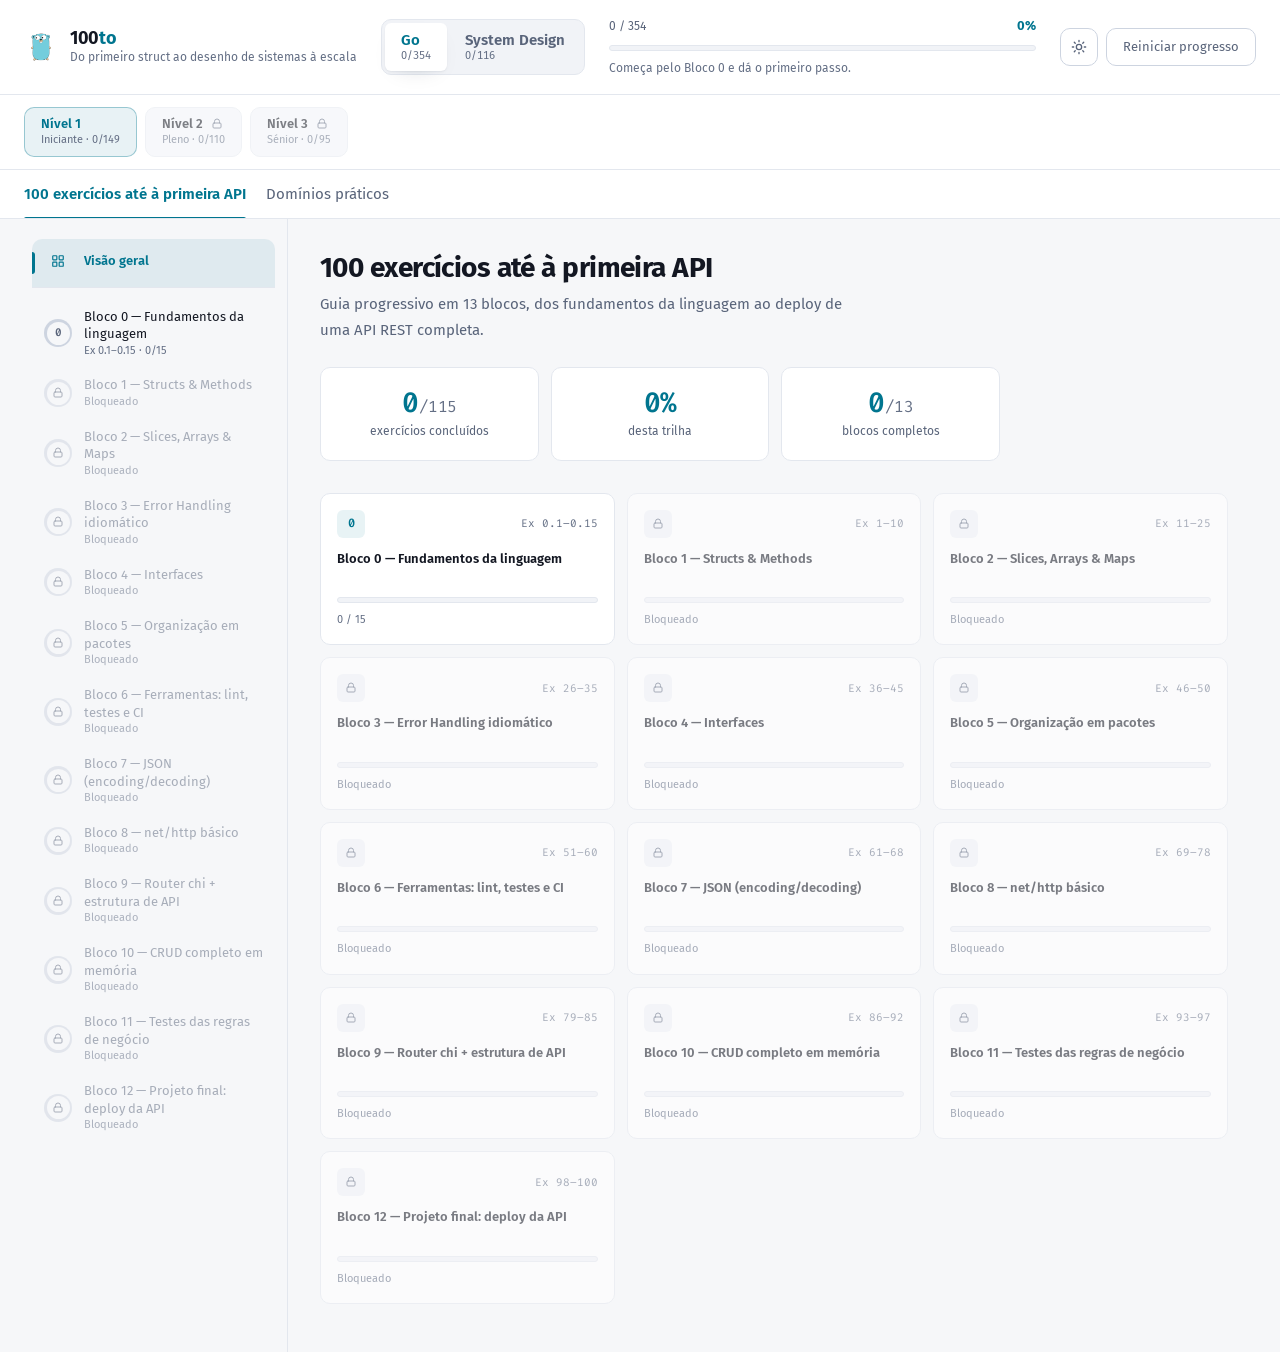
==== commit 2a21c03c: "Adiciona o eixo System Design, com 116 exercícios em 3 níveis O percurso deixa de ser só sobre escre" ====
--- a/index.html
+++ b/index.html
@@ -23,9 +23,10 @@
   <div class="brand">
     <img class="brand-logo" src="golang.png" alt="Go">
     <div>
-      <h1>100<span class="brand-accent">to</span>Go</h1>
-      <p class="tagline">Trilha de exercícios Go, dos fundamentos ao nível pleno</p>
+      <h1>100<span class="brand-accent">to</span></h1>
+      <p class="tagline">Do primeiro struct ao desenho de sistemas à escala</p>
     </div>
+    <nav class="eixo-tabs" id="eixo-tabs" aria-label="Eixo de aprendizagem"></nav>
   </div>
   <div class="overall-progress">
     <div class="overall-progress-text">
@@ -53,6 +54,7 @@
 </main>
 
 <script src="data.js"></script>
+<script src="data-systemdesign.js"></script>
 <script src="app.js"></script>
 </body>
 </html>
--- a/style.css
+++ b/style.css
@@ -201,6 +201,41 @@
   line-height: 1.3;
 }
 
+/* Seletor de eixo: junto à marca, para "100to" + "Go" se ler como um todo */
+.eixo-tabs {
+  display: flex;
+  gap: 2px;
+  margin-left: var(--s3);
+  padding: 3px;
+  background: var(--surface-2);
+  border: 1px solid var(--border);
+  border-radius: var(--r);
+}
+.eixo-tab {
+  display: flex;
+  flex-direction: column;
+  align-items: flex-start;
+  gap: 0;
+  padding: var(--s2) var(--s4);
+  min-height: 38px;
+  justify-content: center;
+  border: none;
+  background: transparent;
+  border-radius: var(--r-sm);
+  cursor: pointer;
+  color: var(--text-dim);
+  transition: background var(--dur) var(--ease), color var(--dur) var(--ease);
+}
+.eixo-tab:hover { color: var(--text); background: var(--surface-hover); }
+.eixo-tab.active { background: var(--surface); color: var(--brand); box-shadow: var(--shadow); }
+.eixo-tab-nome { font-size: var(--fs-base); font-weight: 600; line-height: 1.2; }
+.eixo-tab-sub {
+  font-size: var(--fs-2xs);
+  color: var(--text-mute);
+  font-variant-numeric: tabular-nums;
+  line-height: 1.3;
+}
+
 .overall-progress { flex: 1; min-width: 260px; max-width: 460px; }
 .overall-progress-text {
   display: flex;
@@ -1000,6 +1035,10 @@
   .brand-logo { width: 28px; height: 28px; }
   .brand h1 { font-size: var(--fs-md); }
   .tagline { display: none; }
+  .brand { flex: 1; }
+  .eixo-tabs { margin-left: auto; }
+  .eixo-tab { padding: var(--s2) var(--s3); }
+  .eixo-tab-nome { font-size: var(--fs-sm); }
 
   .nivel-tabs { padding: var(--s2) var(--s4); gap: var(--s2); }
   .nivel-tab { padding: var(--s2) var(--s3); }
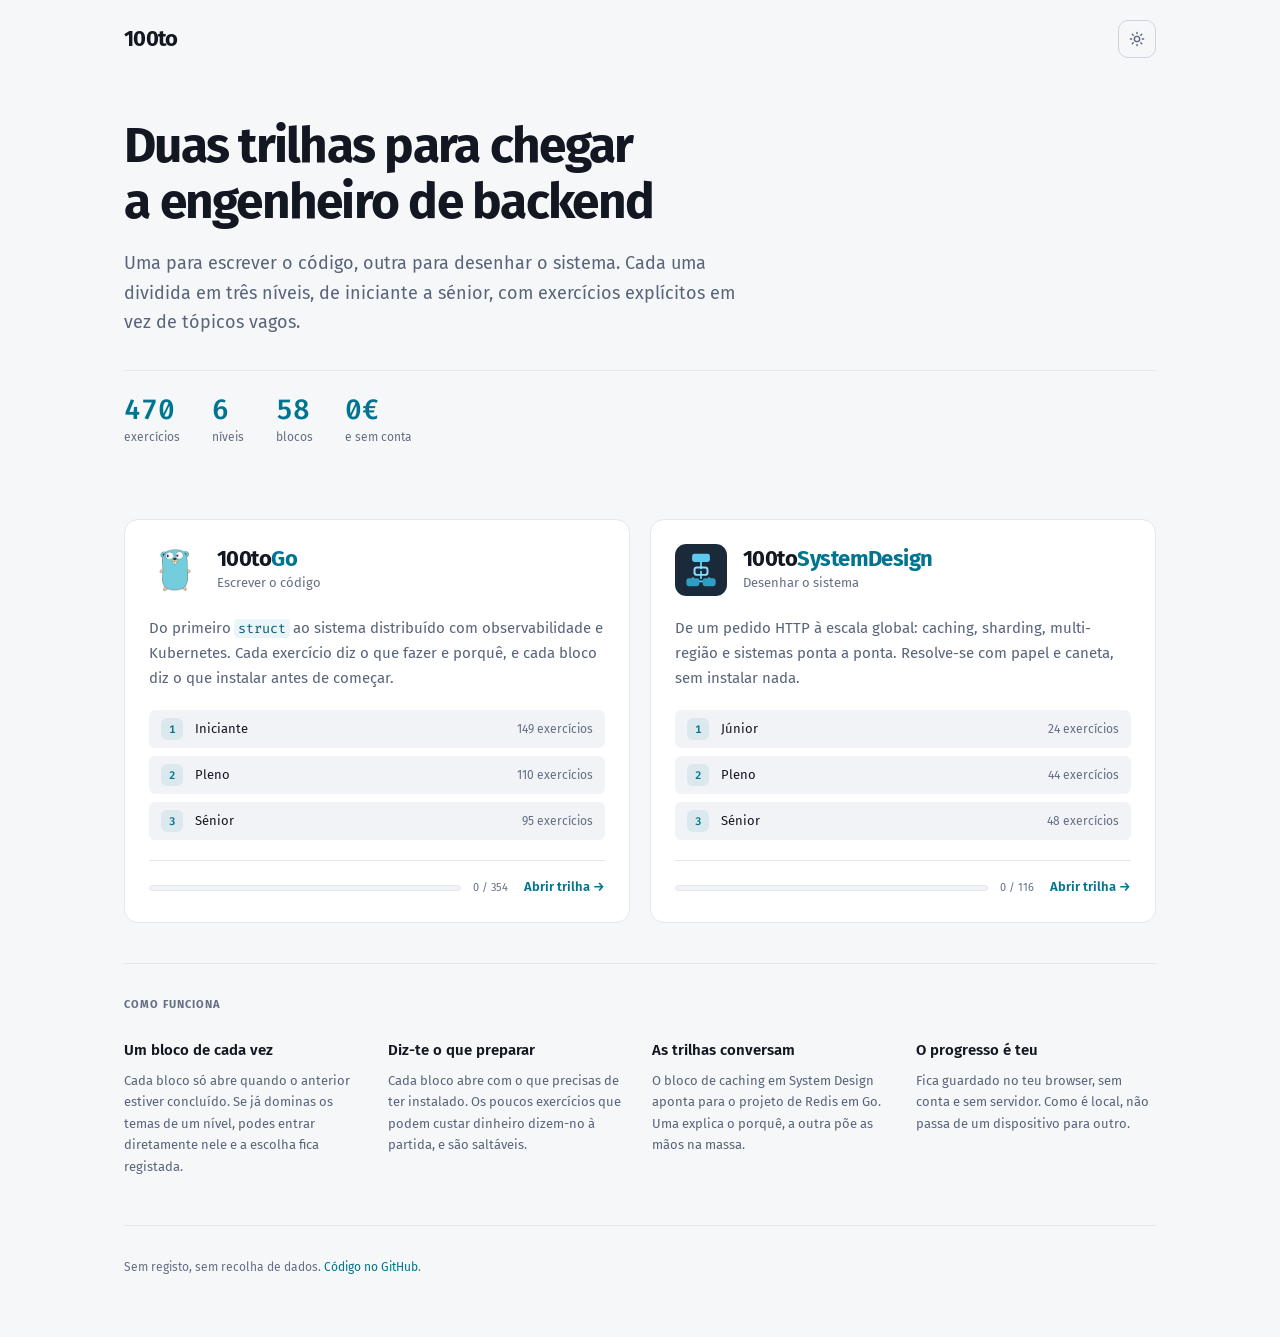
==== commit 07bd05a1: "Separa em dois sites, com uma porta de entrada comum Ter as duas trilhas dentro de uma app chamada 1" ====
--- a/index.html
+++ b/index.html
@@ -3,58 +3,124 @@
 <head>
 <meta charset="UTF-8">
 <meta name="viewport" content="width=device-width, initial-scale=1.0">
-<title>100toGo — Trilha Go</title>
-<link rel="icon" type="image/png" href="golang.png">
+<title>100to — trilhas de engenharia de backend</title>
+<meta name="description" content="Duas trilhas de exercícios, do primeiro struct ao desenho de sistemas à escala. Progresso guardado no teu browser.">
+<link rel="icon" type="image/svg+xml" href="icon-100to.svg">
 <link rel="preconnect" href="https://fonts.googleapis.com">
 <link rel="preconnect" href="https://fonts.gstatic.com" crossorigin>
 <link rel="stylesheet" href="https://fonts.googleapis.com/css2?family=Fira+Code:wght@400;500;600&family=Fira+Sans:wght@400;500;600;700&display=swap">
 <link rel="stylesheet" href="style.css">
+<link rel="stylesheet" href="landing.css">
 <script>
   (function () {
-    var saved = localStorage.getItem("100toGo:theme");
+    var saved = localStorage.getItem("100to:theme");
     if (saved === "light" || saved === "dark") {
       document.documentElement.setAttribute("data-theme", saved);
     }
   })();
 </script>
 </head>
-<body>
-<header class="app-header">
-  <div class="brand">
-    <img class="brand-logo" src="golang.png" alt="Go">
-    <div>
-      <h1>100<span class="brand-accent">to</span></h1>
-      <p class="tagline">Do primeiro struct ao desenho de sistemas à escala</p>
-    </div>
-    <nav class="eixo-tabs" id="eixo-tabs" aria-label="Eixo de aprendizagem"></nav>
-  </div>
-  <div class="overall-progress">
-    <div class="overall-progress-text">
-      <span id="overall-count">0 / 0</span>
-      <span class="overall-progress-pct" id="overall-pct">0%</span>
-    </div>
-    <div class="progress-bar">
-      <div class="progress-fill" id="overall-fill"></div>
-    </div>
-    <p class="overall-motivation" id="overall-motivation"></p>
-  </div>
-  <div class="header-actions">
-    <button id="theme-toggle" class="icon-btn" title="Alternar tema"></button>
-    <button id="reset-btn" class="reset-btn" title="Reiniciar todo o progresso">Reiniciar progresso</button>
-  </div>
+<body class="landing">
+
+<header class="lp-header">
+  <span class="lp-mark">100<span class="brand-accent">to</span></span>
+  <button id="theme-toggle" class="icon-btn" title="Alternar tema"></button>
 </header>
 
-<nav class="nivel-tabs" id="nivel-tabs"></nav>
-<div class="nivel-nota" id="nivel-nota" hidden></div>
-<nav class="trilha-tabs" id="trilha-tabs"></nav>
+<main class="lp-main">
 
-<main class="layout">
-  <aside class="sidebar" id="sidebar"></aside>
-  <section class="content" id="content"></section>
+  <section class="lp-hero">
+    <h1>Duas trilhas para chegar <br><span class="brand-accent">a engenheiro de backend</span></h1>
+    <p class="lp-sub">
+      Uma para escrever o código, outra para desenhar o sistema. Cada uma dividida em três
+      níveis, de iniciante a sénior, com exercícios explícitos em vez de tópicos vagos.
+    </p>
+    <div class="lp-stats">
+      <div><strong id="lp-total">470</strong><span>exercícios</span></div>
+      <div><strong>6</strong><span>níveis</span></div>
+      <div><strong>58</strong><span>blocos</span></div>
+      <div><strong>0€</strong><span>e sem conta</span></div>
+    </div>
+  </section>
+
+  <section class="lp-trilhas" aria-label="Escolhe uma trilha">
+
+    <a class="lp-card lp-card-go" href="go/">
+      <div class="lp-card-top">
+        <img src="golang.png" alt="" width="52" height="52">
+        <div>
+          <h2>100to<span class="lp-card-nome">Go</span></h2>
+          <p class="lp-card-tag">Escrever o código</p>
+        </div>
+      </div>
+      <p class="lp-card-desc">
+        Do primeiro <code>struct</code> ao sistema distribuído com observabilidade e Kubernetes.
+        Cada exercício diz o que fazer e porquê, e cada bloco diz o que instalar antes de começar.
+      </p>
+      <ul class="lp-card-niveis">
+        <li><span class="lp-nivel-n">1</span> Iniciante <em>149 exercícios</em></li>
+        <li><span class="lp-nivel-n">2</span> Pleno <em>110 exercícios</em></li>
+        <li><span class="lp-nivel-n">3</span> Sénior <em>95 exercícios</em></li>
+      </ul>
+      <div class="lp-card-foot">
+        <div class="lp-card-prog"><div class="progress-bar"><div class="progress-fill" id="prog-go"></div></div><span id="prog-go-txt">0 / 354</span></div>
+        <span class="lp-card-cta">Abrir trilha</span>
+      </div>
+    </a>
+
+    <a class="lp-card lp-card-sd" href="system-design/">
+      <div class="lp-card-top">
+        <img src="icon-system-design.svg" alt="" width="52" height="52">
+        <div>
+          <h2>100to<span class="lp-card-nome">SystemDesign</span></h2>
+          <p class="lp-card-tag">Desenhar o sistema</p>
+        </div>
+      </div>
+      <p class="lp-card-desc">
+        De um pedido HTTP à escala global: caching, sharding, multi-região e sistemas
+        ponta a ponta. Resolve-se com papel e caneta, sem instalar nada.
+      </p>
+      <ul class="lp-card-niveis">
+        <li><span class="lp-nivel-n">1</span> Júnior <em>24 exercícios</em></li>
+        <li><span class="lp-nivel-n">2</span> Pleno <em>44 exercícios</em></li>
+        <li><span class="lp-nivel-n">3</span> Sénior <em>48 exercícios</em></li>
+      </ul>
+      <div class="lp-card-foot">
+        <div class="lp-card-prog"><div class="progress-bar"><div class="progress-fill" id="prog-sd"></div></div><span id="prog-sd-txt">0 / 116</span></div>
+        <span class="lp-card-cta">Abrir trilha</span>
+      </div>
+    </a>
+
+  </section>
+
+  <section class="lp-como">
+    <h3>Como funciona</h3>
+    <div class="lp-como-grid">
+      <div>
+        <h4>Um bloco de cada vez</h4>
+        <p>Cada bloco só abre quando o anterior estiver concluído. Se já dominas os temas de um nível, podes entrar diretamente nele e a escolha fica registada.</p>
+      </div>
+      <div>
+        <h4>Diz-te o que preparar</h4>
+        <p>Cada bloco abre com o que precisas de ter instalado. Os poucos exercícios que podem custar dinheiro dizem-no à partida, e são saltáveis.</p>
+      </div>
+      <div>
+        <h4>As trilhas conversam</h4>
+        <p>O bloco de caching em System Design aponta para o projeto de Redis em Go. Uma explica o porquê, a outra põe as mãos na massa.</p>
+      </div>
+      <div>
+        <h4>O progresso é teu</h4>
+        <p>Fica guardado no teu browser, sem conta e sem servidor. Como é local, não passa de um dispositivo para outro.</p>
+      </div>
+    </div>
+  </section>
+
+  <footer class="lp-footer">
+    <p>Sem registo, sem recolha de dados. <a href="https://github.com/ClesioJuma/100to" target="_blank" rel="noopener noreferrer">Código no GitHub</a>.</p>
+  </footer>
+
 </main>
 
-<script src="data.js"></script>
-<script src="data-systemdesign.js"></script>
-<script src="app.js"></script>
+<script src="landing.js"></script>
 </body>
 </html>
--- a/style.css
+++ b/style.css
@@ -1,5 +1,5 @@
 /* =========================================================================
-   100toGo — sistema visual
+   100to — sistema visual partilhado pelas duas trilhas
    Flat design, tipografia Fira Sans + Fira Code, cor de marca do Go.
    ========================================================================= */
 
@@ -185,6 +185,39 @@
 }
 
 .brand { display: flex; align-items: center; gap: var(--s3); }
+
+/* Volta à porta de entrada, e atalho para a outra trilha */
+.brand-home {
+  display: inline-flex;
+  align-items: center;
+  height: 34px;
+  padding: 0 var(--s3);
+  border-right: 1px solid var(--border);
+  padding-right: var(--s4);
+  font-size: var(--fs-sm);
+  font-weight: 700;
+  letter-spacing: -0.02em;
+  color: var(--text-dim);
+  text-decoration: none;
+  transition: color var(--dur) var(--ease);
+}
+.brand-home:hover { color: var(--brand); }
+
+.link-outro {
+  display: inline-flex;
+  align-items: center;
+  height: 38px;
+  padding: 0 var(--s4);
+  border: 1px solid var(--border-strong);
+  border-radius: var(--r);
+  font-size: var(--fs-sm);
+  color: var(--text-dim);
+  text-decoration: none;
+  white-space: nowrap;
+  transition: border-color var(--dur) var(--ease), color var(--dur) var(--ease), background var(--dur) var(--ease);
+}
+.link-outro::before { content: "↔"; margin-right: var(--s2); opacity: 0.7; }
+.link-outro:hover { border-color: var(--brand); color: var(--brand); background: var(--brand-soft); }
 .brand-logo { width: 34px; height: 34px; object-fit: contain; }
 .brand h1 {
   margin: 0;
@@ -201,40 +234,6 @@
   line-height: 1.3;
 }
 
-/* Seletor de eixo: junto à marca, para "100to" + "Go" se ler como um todo */
-.eixo-tabs {
-  display: flex;
-  gap: 2px;
-  margin-left: var(--s3);
-  padding: 3px;
-  background: var(--surface-2);
-  border: 1px solid var(--border);
-  border-radius: var(--r);
-}
-.eixo-tab {
-  display: flex;
-  flex-direction: column;
-  align-items: flex-start;
-  gap: 0;
-  padding: var(--s2) var(--s4);
-  min-height: 38px;
-  justify-content: center;
-  border: none;
-  background: transparent;
-  border-radius: var(--r-sm);
-  cursor: pointer;
-  color: var(--text-dim);
-  transition: background var(--dur) var(--ease), color var(--dur) var(--ease);
-}
-.eixo-tab:hover { color: var(--text); background: var(--surface-hover); }
-.eixo-tab.active { background: var(--surface); color: var(--brand); box-shadow: var(--shadow); }
-.eixo-tab-nome { font-size: var(--fs-base); font-weight: 600; line-height: 1.2; }
-.eixo-tab-sub {
-  font-size: var(--fs-2xs);
-  color: var(--text-mute);
-  font-variant-numeric: tabular-nums;
-  line-height: 1.3;
-}
 
 .overall-progress { flex: 1; min-width: 260px; max-width: 460px; }
 .overall-progress-text {
@@ -1036,9 +1035,8 @@
   .brand h1 { font-size: var(--fs-md); }
   .tagline { display: none; }
   .brand { flex: 1; }
-  .eixo-tabs { margin-left: auto; }
-  .eixo-tab { padding: var(--s2) var(--s3); }
-  .eixo-tab-nome { font-size: var(--fs-sm); }
+  .brand-home { padding-left: 0; }
+  .link-outro { padding: 0 var(--s3); font-size: var(--fs-xs); }
 
   .nivel-tabs { padding: var(--s2) var(--s4); gap: var(--s2); }
   .nivel-tab { padding: var(--s2) var(--s3); }
--- a/landing.css
+++ b/landing.css
@@ -0,0 +1,197 @@
+/* Página de entrada. Reutiliza os tokens de style.css. */
+
+body.landing {
+  background: var(--bg);
+  min-height: 100vh;
+}
+
+.lp-header {
+  display: flex;
+  align-items: center;
+  justify-content: space-between;
+  padding: var(--s5) var(--s6);
+  max-width: 1080px;
+  margin: 0 auto;
+}
+.lp-mark {
+  font-size: var(--fs-xl);
+  font-weight: 700;
+  letter-spacing: -0.03em;
+}
+
+.lp-main { max-width: 1080px; margin: 0 auto; padding: 0 var(--s6) var(--s12); }
+
+/* ---------- Hero ---------- */
+
+.lp-hero { padding: var(--s10) 0 var(--s8); }
+.lp-hero h1 {
+  margin: 0 0 var(--s5);
+  font-size: clamp(2rem, 5vw, 3.1rem);
+  font-weight: 700;
+  line-height: 1.12;
+  letter-spacing: -0.035em;
+}
+.lp-sub {
+  margin: 0;
+  max-width: 62ch;
+  font-size: var(--fs-lg);
+  line-height: 1.65;
+  color: var(--text-dim);
+}
+
+.lp-stats {
+  display: flex;
+  flex-wrap: wrap;
+  gap: var(--s8);
+  margin-top: var(--s8);
+  padding-top: var(--s6);
+  border-top: 1px solid var(--border);
+}
+.lp-stats div { display: flex; flex-direction: column; }
+.lp-stats strong {
+  font-family: var(--mono);
+  font-size: var(--fs-2xl);
+  font-weight: 600;
+  color: var(--brand);
+  line-height: 1.1;
+  font-variant-numeric: tabular-nums;
+}
+.lp-stats span { font-size: var(--fs-xs); color: var(--text-mute); margin-top: 2px; }
+
+/* ---------- Cartões de trilha ---------- */
+
+.lp-trilhas {
+  display: grid;
+  grid-template-columns: repeat(auto-fit, minmax(340px, 1fr));
+  gap: var(--s5);
+  margin: var(--s10) 0;
+}
+
+.lp-card {
+  display: flex;
+  flex-direction: column;
+  padding: var(--s6);
+  background: var(--surface);
+  border: 1px solid var(--border);
+  border-radius: var(--r-lg);
+  text-decoration: none;
+  color: inherit;
+  transition: transform var(--dur) var(--ease), box-shadow var(--dur) var(--ease), border-color var(--dur) var(--ease);
+}
+.lp-card:hover { transform: translateY(-3px); box-shadow: var(--shadow); border-color: var(--brand-line); }
+.lp-card:active { transform: translateY(-1px); }
+
+.lp-card-top { display: flex; align-items: center; gap: var(--s4); margin-bottom: var(--s5); }
+.lp-card-top img { flex-shrink: 0; object-fit: contain; }
+.lp-card h2 {
+  margin: 0;
+  font-size: var(--fs-xl);
+  font-weight: 700;
+  letter-spacing: -0.025em;
+  line-height: 1.15;
+}
+.lp-card-nome { color: var(--brand); }
+.lp-card-tag { margin: 2px 0 0; font-size: var(--fs-sm); color: var(--text-mute); }
+
+.lp-card-desc {
+  margin: 0 0 var(--s5);
+  font-size: var(--fs-base);
+  line-height: 1.65;
+  color: var(--text-dim);
+  flex: 1;
+}
+
+.lp-card-niveis { list-style: none; margin: 0 0 var(--s5); padding: 0; display: flex; flex-direction: column; gap: var(--s2); }
+.lp-card-niveis li {
+  display: flex;
+  align-items: center;
+  gap: var(--s3);
+  font-size: var(--fs-sm);
+  color: var(--text);
+  padding: var(--s2) var(--s3);
+  background: var(--surface-2);
+  border-radius: var(--r-sm);
+}
+.lp-card-niveis em {
+  margin-left: auto;
+  font-style: normal;
+  font-size: var(--fs-xs);
+  color: var(--text-mute);
+  font-variant-numeric: tabular-nums;
+}
+.lp-nivel-n {
+  display: inline-flex;
+  align-items: center;
+  justify-content: center;
+  width: 22px;
+  height: 22px;
+  border-radius: var(--r-sm);
+  background: var(--brand-soft);
+  color: var(--brand);
+  font-family: var(--mono);
+  font-size: var(--fs-2xs);
+  font-weight: 600;
+}
+
+.lp-card-foot {
+  display: flex;
+  align-items: center;
+  gap: var(--s4);
+  padding-top: var(--s4);
+  border-top: 1px solid var(--border);
+}
+.lp-card-prog { flex: 1; display: flex; align-items: center; gap: var(--s3); min-width: 0; }
+.lp-card-prog .progress-bar { flex: 1; }
+.lp-card-prog span {
+  font-size: var(--fs-2xs);
+  color: var(--text-mute);
+  font-variant-numeric: tabular-nums;
+  white-space: nowrap;
+}
+.lp-card-cta {
+  font-size: var(--fs-sm);
+  font-weight: 600;
+  color: var(--brand);
+  white-space: nowrap;
+}
+.lp-card-cta::after { content: " →"; }
+
+/* ---------- Como funciona ---------- */
+
+.lp-como { padding-top: var(--s8); border-top: 1px solid var(--border); }
+.lp-como h3 {
+  margin: 0 0 var(--s6);
+  font-size: var(--fs-2xs);
+  font-weight: 700;
+  text-transform: uppercase;
+  letter-spacing: 0.09em;
+  color: var(--text-mute);
+}
+.lp-como-grid {
+  display: grid;
+  grid-template-columns: repeat(auto-fit, minmax(230px, 1fr));
+  gap: var(--s6);
+}
+.lp-como-grid h4 { margin: 0 0 var(--s2); font-size: var(--fs-base); font-weight: 600; }
+.lp-como-grid p { margin: 0; font-size: var(--fs-sm); line-height: 1.65; color: var(--text-dim); }
+
+.lp-footer {
+  margin-top: var(--s12);
+  padding-top: var(--s5);
+  border-top: 1px solid var(--border);
+  font-size: var(--fs-xs);
+  color: var(--text-mute);
+}
+.lp-footer a { color: var(--brand); text-decoration: none; }
+.lp-footer a:hover { text-decoration: underline; }
+
+@media (max-width: 640px) {
+  .lp-header, .lp-main { padding-left: var(--s4); padding-right: var(--s4); }
+  .lp-hero { padding: var(--s6) 0 var(--s5); }
+  .lp-hero h1 br { display: none; }
+  .lp-sub { font-size: var(--fs-base); }
+  .lp-stats { gap: var(--s6); margin-top: var(--s6); }
+  .lp-stats strong { font-size: var(--fs-xl); }
+  .lp-trilhas { grid-template-columns: 1fr; margin: var(--s6) 0; }
+  .lp-card { padding: var(--s5); }
+}
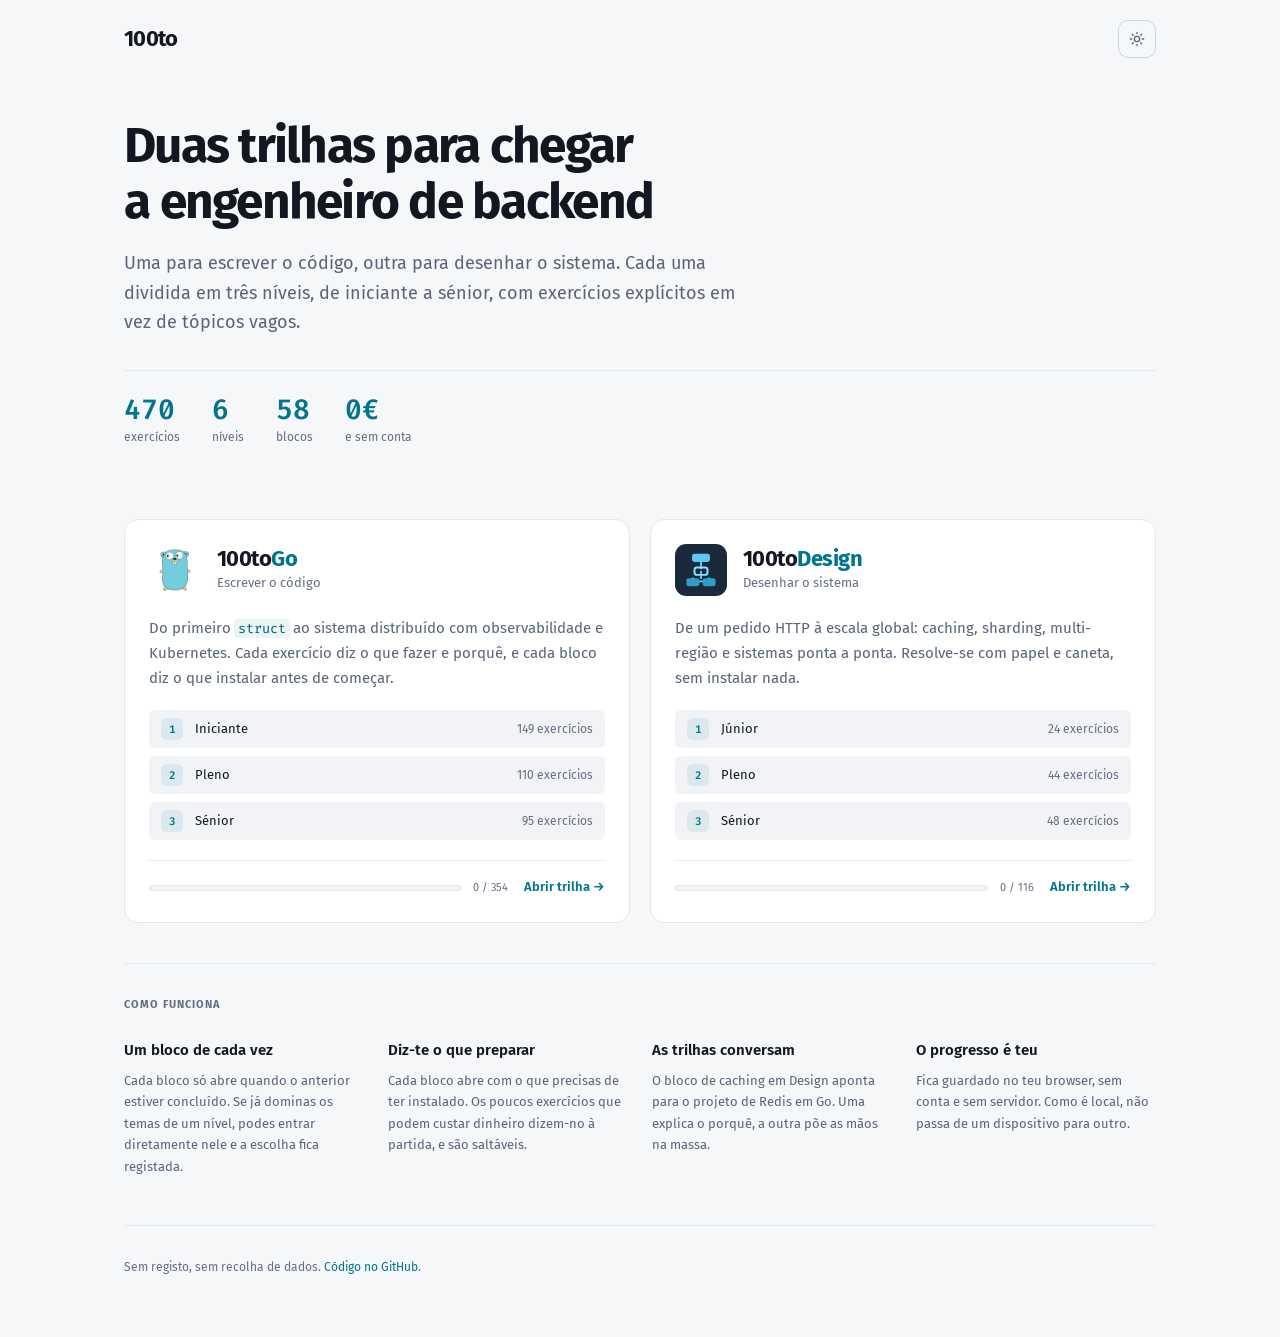
==== commit 85632505: "Renomeia System Design para Design A trilha passa a chamar-se 100toDesign, e o caminho passa de /sys" ====
--- a/index.html
+++ b/index.html
@@ -68,11 +68,11 @@
       </div>
     </a>
 
-    <a class="lp-card lp-card-sd" href="system-design/">
+    <a class="lp-card lp-card-sd" href="design/">
       <div class="lp-card-top">
-        <img src="icon-system-design.svg" alt="" width="52" height="52">
+        <img src="icon-design.svg" alt="" width="52" height="52">
         <div>
-          <h2>100to<span class="lp-card-nome">SystemDesign</span></h2>
+          <h2>100to<span class="lp-card-nome">Design</span></h2>
           <p class="lp-card-tag">Desenhar o sistema</p>
         </div>
       </div>
@@ -106,7 +106,7 @@
       </div>
       <div>
         <h4>As trilhas conversam</h4>
-        <p>O bloco de caching em System Design aponta para o projeto de Redis em Go. Uma explica o porquê, a outra põe as mãos na massa.</p>
+        <p>O bloco de caching em Design aponta para o projeto de Redis em Go. Uma explica o porquê, a outra põe as mãos na massa.</p>
       </div>
       <div>
         <h4>O progresso é teu</h4>
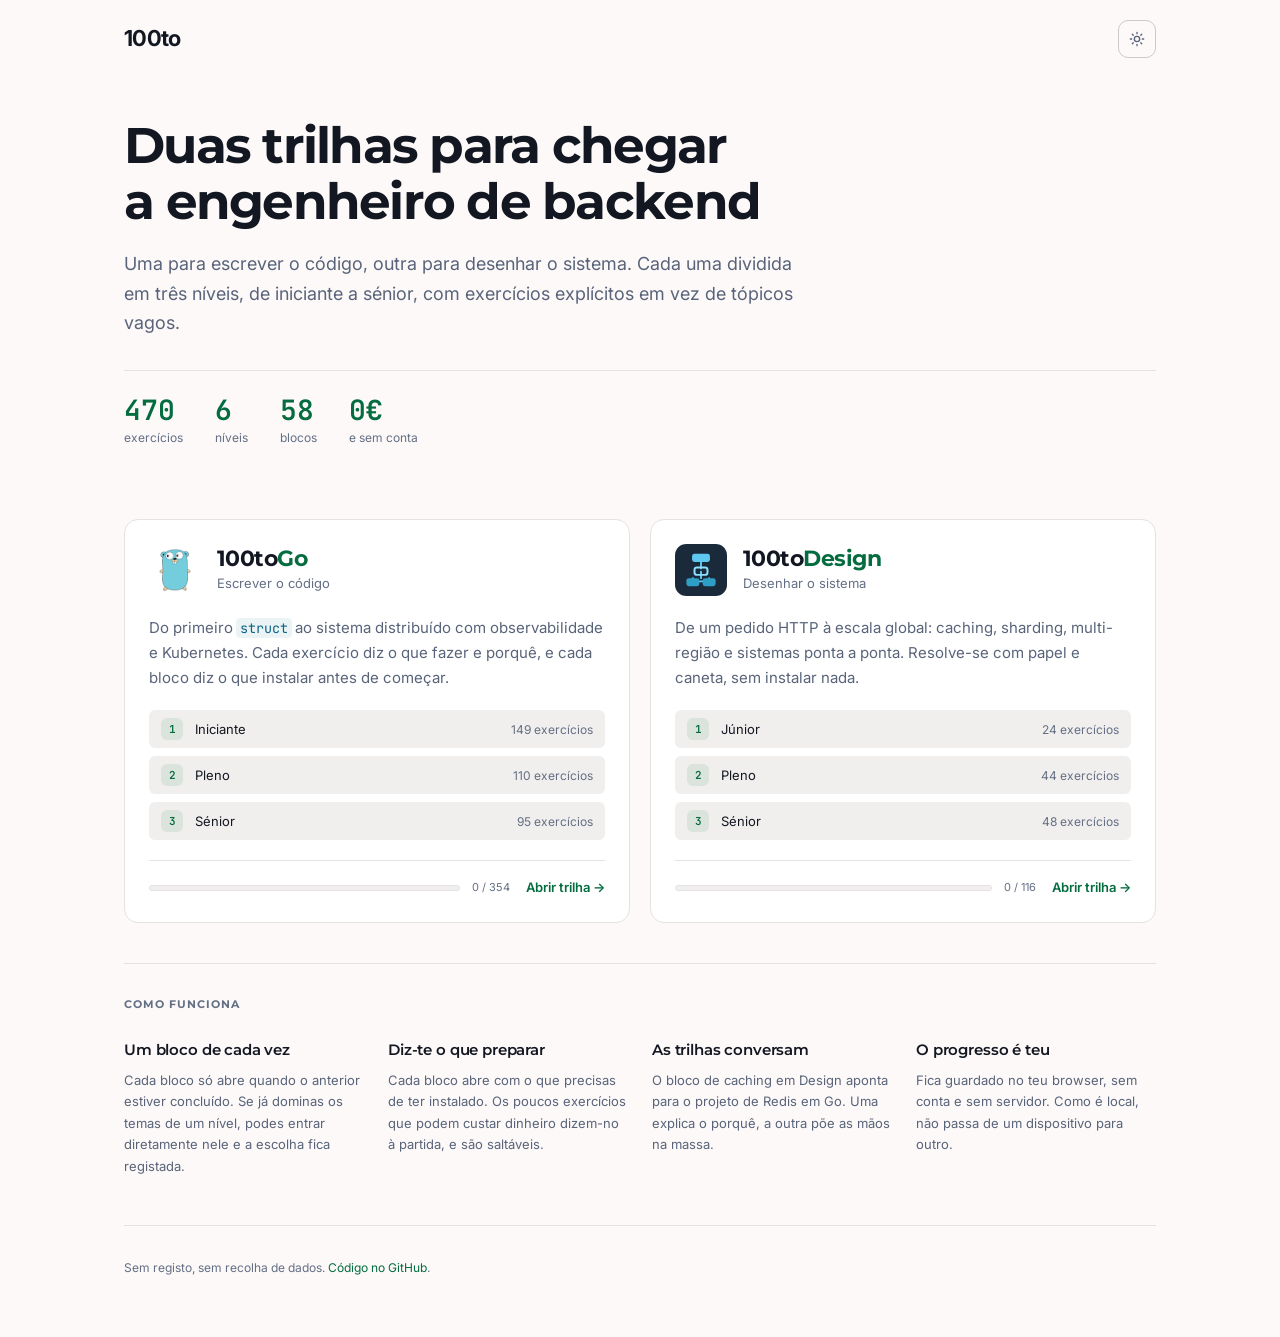
==== commit b852ae6c: "Redesign (1/8): nova paleta verde/ciano e tipografia Montserrat/Inter Primeiro passo do redesign a p" ====
--- a/index.html
+++ b/index.html
@@ -8,7 +8,7 @@
 <link rel="icon" type="image/svg+xml" href="icon-100to.svg">
 <link rel="preconnect" href="https://fonts.googleapis.com">
 <link rel="preconnect" href="https://fonts.gstatic.com" crossorigin>
-<link rel="stylesheet" href="https://fonts.googleapis.com/css2?family=Fira+Code:wght@400;500;600&family=Fira+Sans:wght@400;500;600;700&display=swap">
+<link rel="stylesheet" href="https://fonts.googleapis.com/css2?family=Inter:wght@400;500;600;700&family=Montserrat:wght@600;700;800&family=JetBrains+Mono:wght@400;500;600&display=swap">
 <link rel="stylesheet" href="style.css">
 <link rel="stylesheet" href="landing.css">
 <script>
--- a/style.css
+++ b/style.css
@@ -1,6 +1,6 @@
 /* =========================================================================
    100to — sistema visual partilhado pelas duas trilhas
-   Flat design, tipografia Fira Sans + Fira Code, cor de marca do Go.
+   Inter + Montserrat (títulos) + JetBrains Mono, paleta verde/ciano.
    ========================================================================= */
 
 :root {
@@ -30,8 +30,9 @@
   --r-lg: 14px;
   --r-full: 999px;
 
-  --sans: "Fira Sans", -apple-system, BlinkMacSystemFont, "Segoe UI", Roboto, sans-serif;
-  --mono: "Fira Code", ui-monospace, SFMono-Regular, Menlo, Consolas, monospace;
+  --sans: "Inter", -apple-system, BlinkMacSystemFont, "Segoe UI", Roboto, sans-serif;
+  --heading: "Montserrat", var(--sans);
+  --mono: "JetBrains Mono", ui-monospace, SFMono-Regular, Menlo, Consolas, monospace;
 
   --dur: 180ms;
   --ease: cubic-bezier(0.4, 0, 0.2, 1);
@@ -46,43 +47,55 @@
   --text: #e6eaf2;
   --text-dim: #8b94a8;
   --text-mute: #7c8698;
-  --brand: #29b8e5;
-  --brand-soft: rgba(41, 184, 229, 0.14);
-  --brand-line: rgba(41, 184, 229, 0.42);
-  --done: #3dd68c;
-  --done-soft: rgba(61, 214, 140, 0.13);
+  --brand: #34d399;
+  --brand-soft: rgba(52, 211, 153, 0.14);
+  --brand-line: rgba(52, 211, 153, 0.42);
+  --done: var(--brand);
+  --done-soft: rgba(52, 211, 153, 0.13);
   --aviso: #e8b061;
   --aviso-soft: rgba(232, 176, 97, 0.1);
   --aviso-borda: rgba(232, 176, 97, 0.32);
+  --livro: #b48cf0;
+  --livro-soft: rgba(180, 140, 240, 0.12);
+  --livro-borda: rgba(180, 140, 240, 0.35);
+  --ia: #22d3ee;
+  --ia-soft: rgba(34, 211, 238, 0.12);
+  --ia-borda: rgba(34, 211, 238, 0.35);
   --danger: #f2777a;
   --shadow: 0 1px 2px rgba(0, 0, 0, 0.4), 0 8px 24px -12px rgba(0, 0, 0, 0.6);
-  --code-bg: rgba(41, 184, 229, 0.09);
-  --code-fg: #7fd4f0;
+  --code-bg: rgba(34, 211, 238, 0.09);
+  --code-fg: #22d3ee;
 }
 
 @media (prefers-color-scheme: light) {
   :root {
-    --bg: #f6f7f9;
+    --bg: #fcf9f8;
     --surface: #ffffff;
-    --surface-2: #f1f3f7;
-    --surface-hover: #eef1f6;
-    --border: #e3e7ee;
-    --border-strong: #cdd4e0;
+    --surface-2: #f1efed;
+    --surface-hover: #eae7e5;
+    --border: #e5e2e1;
+    --border-strong: #cdc9c7;
     --text: #131722;
     --text-dim: #59647a;
     --text-mute: #646f85;
-    --brand: #00758f;
-    --brand-soft: rgba(0, 117, 143, 0.09);
-    --brand-line: rgba(0, 117, 143, 0.35);
-    --done: #0d7a54;
-    --done-soft: rgba(15, 138, 95, 0.1);
+    --brand: #046c3f;
+    --brand-soft: rgba(4, 108, 63, 0.09);
+    --brand-line: rgba(4, 108, 63, 0.35);
+    --done: var(--brand);
+    --done-soft: rgba(4, 108, 63, 0.1);
     --aviso: #96601a;
     --aviso-soft: rgba(150, 96, 26, 0.08);
     --aviso-borda: rgba(150, 96, 26, 0.28);
+    --livro: #6d3fc4;
+    --livro-soft: rgba(109, 63, 196, 0.08);
+    --livro-borda: rgba(109, 63, 196, 0.28);
+    --ia: #0a6486;
+    --ia-soft: rgba(10, 100, 134, 0.08);
+    --ia-borda: rgba(10, 100, 134, 0.28);
     --danger: #c0392f;
     --shadow: 0 1px 2px rgba(20, 30, 50, 0.06), 0 8px 24px -14px rgba(20, 30, 50, 0.22);
-    --code-bg: rgba(0, 117, 143, 0.08);
-    --code-fg: #005f74;
+    --code-bg: rgba(10, 100, 134, 0.08);
+    --code-fg: #0a6486;
   }
 }
 
@@ -96,42 +109,54 @@
   --text: #e6eaf2;
   --text-dim: #8b94a8;
   --text-mute: #7c8698;
-  --brand: #29b8e5;
-  --brand-soft: rgba(41, 184, 229, 0.14);
-  --brand-line: rgba(41, 184, 229, 0.42);
-  --done: #3dd68c;
-  --done-soft: rgba(61, 214, 140, 0.13);
+  --brand: #34d399;
+  --brand-soft: rgba(52, 211, 153, 0.14);
+  --brand-line: rgba(52, 211, 153, 0.42);
+  --done: var(--brand);
+  --done-soft: rgba(52, 211, 153, 0.13);
   --aviso: #e8b061;
   --aviso-soft: rgba(232, 176, 97, 0.1);
   --aviso-borda: rgba(232, 176, 97, 0.32);
+  --livro: #b48cf0;
+  --livro-soft: rgba(180, 140, 240, 0.12);
+  --livro-borda: rgba(180, 140, 240, 0.35);
+  --ia: #22d3ee;
+  --ia-soft: rgba(34, 211, 238, 0.12);
+  --ia-borda: rgba(34, 211, 238, 0.35);
   --danger: #f2777a;
   --shadow: 0 1px 2px rgba(0, 0, 0, 0.4), 0 8px 24px -12px rgba(0, 0, 0, 0.6);
-  --code-bg: rgba(41, 184, 229, 0.09);
-  --code-fg: #7fd4f0;
+  --code-bg: rgba(34, 211, 238, 0.09);
+  --code-fg: #22d3ee;
 }
 
 :root[data-theme="light"] {
-  --bg: #f6f7f9;
+  --bg: #fcf9f8;
   --surface: #ffffff;
-  --surface-2: #f1f3f7;
-  --surface-hover: #eef1f6;
-  --border: #e3e7ee;
-  --border-strong: #cdd4e0;
+  --surface-2: #f1efed;
+  --surface-hover: #eae7e5;
+  --border: #e5e2e1;
+  --border-strong: #cdc9c7;
   --text: #131722;
   --text-dim: #59647a;
   --text-mute: #646f85;
-  --brand: #00758f;
-  --brand-soft: rgba(0, 117, 143, 0.09);
-  --brand-line: rgba(0, 117, 143, 0.35);
-  --done: #0d7a54;
-  --done-soft: rgba(15, 138, 95, 0.1);
+  --brand: #046c3f;
+  --brand-soft: rgba(4, 108, 63, 0.09);
+  --brand-line: rgba(4, 108, 63, 0.35);
+  --done: var(--brand);
+  --done-soft: rgba(4, 108, 63, 0.1);
   --aviso: #96601a;
   --aviso-soft: rgba(150, 96, 26, 0.08);
   --aviso-borda: rgba(150, 96, 26, 0.28);
+  --livro: #6d3fc4;
+  --livro-soft: rgba(109, 63, 196, 0.08);
+  --livro-borda: rgba(109, 63, 196, 0.28);
+  --ia: #0a6486;
+  --ia-soft: rgba(10, 100, 134, 0.08);
+  --ia-borda: rgba(10, 100, 134, 0.28);
   --danger: #c0392f;
   --shadow: 0 1px 2px rgba(20, 30, 50, 0.06), 0 8px 24px -14px rgba(20, 30, 50, 0.22);
-  --code-bg: rgba(0, 117, 143, 0.08);
-  --code-fg: #005f74;
+  --code-bg: rgba(10, 100, 134, 0.08);
+  --code-fg: #0a6486;
 }
 
 * { box-sizing: border-box; }
@@ -150,6 +175,12 @@
 }
 
 button { font-family: inherit; }
+
+h1, h2, h3, h4, h5, h6 {
+  font-family: var(--heading);
+  font-weight: 700;
+  letter-spacing: -0.01em;
+}
 
 :focus-visible {
   outline: 2px solid var(--brand);
@@ -170,6 +201,23 @@
   margin: 0 -0.04em;
   border-radius: 4px;
   word-break: break-word;
+}
+
+.skip-link {
+  position: absolute;
+  top: var(--s4);
+  left: -9999px;
+  z-index: 1000;
+  background: var(--surface);
+  color: var(--text);
+  padding: var(--s3) var(--s4);
+  border-radius: var(--r-sm);
+  border: 2px solid var(--brand);
+  font-weight: 600;
+  text-decoration: none;
+}
+.skip-link:focus {
+  left: var(--s4);
 }
 
 /* ============================ Cabeçalho ============================ */
@@ -585,6 +633,83 @@
   max-width: 68ch;
 }
 
+.livro-toggle-btn {
+  display: inline-flex;
+  align-items: center;
+  gap: var(--s2);
+  margin-top: var(--s4);
+  border: 1px solid var(--livro-borda);
+  background: var(--livro-soft);
+  color: var(--livro);
+  font-size: var(--fs-sm);
+  font-weight: 600;
+  padding: var(--s2) var(--s4);
+  min-height: 38px;
+  border-radius: var(--r);
+  cursor: pointer;
+  transition: background var(--dur) var(--ease), border-color var(--dur) var(--ease);
+}
+.livro-toggle-btn:hover { border-color: var(--livro); }
+.livro-toggle-btn.ativo { background: var(--livro); color: var(--bg); border-color: var(--livro); }
+
+.livro-painel {
+  display: none;
+  margin-bottom: var(--s6);
+  border: 1px solid var(--livro-borda);
+  border-radius: var(--r-lg);
+  background: var(--surface);
+  overflow: hidden;
+  max-width: 72ch;
+}
+.livro-painel.aberto { display: block; }
+.livro-cabecalho {
+  display: flex;
+  align-items: center;
+  gap: var(--s2);
+  padding: var(--s3) var(--s5);
+  background: var(--livro-soft);
+  border-bottom: 1px solid var(--livro-borda);
+  color: var(--livro);
+  font-size: var(--fs-2xs);
+  font-weight: 700;
+  text-transform: uppercase;
+  letter-spacing: 0.08em;
+}
+.livro-corpo { padding: var(--s5) var(--s6); }
+.livro-corpo p {
+  margin: 0 0 var(--s4);
+  font-size: var(--fs-base);
+  line-height: 1.75;
+  color: var(--text);
+}
+.livro-corpo p:last-child { margin-bottom: 0; }
+.livro-secao {
+  margin: var(--s6) 0 var(--s3);
+  font-size: var(--fs-lg);
+  font-weight: 700;
+  letter-spacing: -0.01em;
+  color: var(--text);
+}
+.livro-secao:first-child { margin-top: 0; }
+.livro-codigo {
+  margin: 0 0 var(--s4);
+  padding: var(--s3) var(--s4);
+  background: var(--surface-2);
+  border: 1px solid var(--border);
+  border-radius: var(--r-sm);
+  overflow-x: auto;
+}
+.livro-codigo code {
+  background: none;
+  padding: 0;
+  font-size: var(--fs-sm);
+  line-height: 1.6;
+  color: var(--text);
+  white-space: pre;
+  tab-size: 4;
+  -moz-tab-size: 4;
+}
+
 .bloco-progress {
   display: flex;
   align-items: center;
@@ -596,6 +721,12 @@
   font-size: var(--fs-xs);
   color: var(--text-dim);
   white-space: nowrap;
+  font-variant-numeric: tabular-nums;
+}
+.bloco-nota {
+  margin: calc(var(--s6) * -1) 0 var(--s5);
+  font-size: var(--fs-xs);
+  color: var(--ia);
   font-variant-numeric: tabular-nums;
 }
 
@@ -811,7 +942,7 @@
   cursor: pointer;
   font-size: var(--fs-2xs);
   padding: var(--s1) var(--s2);
-  min-height: 30px;
+  min-height: 44px;
   border-radius: var(--r-sm);
   transition: color var(--dur) var(--ease), background var(--dur) var(--ease), border-color var(--dur) var(--ease);
 }
@@ -841,6 +972,213 @@
   transition: border-color var(--dur) var(--ease), color var(--dur) var(--ease);
 }
 .exercicio-recursos a:hover { border-color: var(--brand-line); color: var(--brand); }
+
+.exercicio-hint-btn {
+  display: inline-flex;
+  align-items: center;
+  gap: var(--s2);
+  flex-shrink: 0;
+  align-self: flex-start;
+  border: 1px solid transparent;
+  background: transparent;
+  color: var(--text-mute);
+  cursor: pointer;
+  font-size: var(--fs-2xs);
+  padding: var(--s1) var(--s2);
+  min-height: 44px;
+  border-radius: var(--r-sm);
+  transition: color var(--dur) var(--ease), background var(--dur) var(--ease), border-color var(--dur) var(--ease);
+}
+.exercicio-hint-btn:hover { color: var(--aviso); background: var(--aviso-soft); border-color: var(--aviso-borda); }
+.exercicio.hint-open .exercicio-hint-btn { color: var(--aviso); background: var(--aviso-soft); border-color: var(--aviso-borda); }
+
+.exercicio-dica {
+  display: none;
+  padding: var(--s4) var(--s4) var(--s4) 60px;
+  border-top: 1px solid var(--border);
+  background: var(--aviso-soft);
+}
+.exercicio.hint-open .exercicio-dica { display: block; }
+.exercicio-dica p {
+  margin: 0 0 var(--s3);
+  font-size: var(--fs-sm);
+  line-height: 1.65;
+  color: var(--text);
+  max-width: 62ch;
+}
+.exercicio-dica p:last-child { margin-bottom: 0; }
+.dica-codigo {
+  margin: 0 0 var(--s3);
+  padding: var(--s3) var(--s4);
+  background: var(--surface);
+  border: 1px solid var(--border);
+  border-radius: var(--r-sm);
+  overflow-x: auto;
+  max-width: 62ch;
+}
+.dica-codigo code {
+  background: none;
+  padding: 0;
+  font-size: var(--fs-sm);
+  line-height: 1.6;
+  tab-size: 4;
+  -moz-tab-size: 4;
+  color: var(--text);
+  white-space: pre;
+}
+.dica-codigo:last-child { margin-bottom: 0; }
+
+.exercicio-ia-btn {
+  display: inline-flex;
+  align-items: center;
+  gap: var(--s2);
+  flex-shrink: 0;
+  align-self: flex-start;
+  border: 1px solid transparent;
+  background: transparent;
+  color: var(--text-mute);
+  cursor: pointer;
+  font-size: var(--fs-2xs);
+  padding: var(--s1) var(--s2);
+  min-height: 44px;
+  border-radius: var(--r-sm);
+  transition: color var(--dur) var(--ease), background var(--dur) var(--ease), border-color var(--dur) var(--ease);
+}
+.exercicio-ia-btn:hover { color: var(--ia); background: var(--ia-soft); border-color: var(--ia-borda); }
+.exercicio.duvida-open .exercicio-duvida-btn,
+.exercicio.corrigir-open .exercicio-corrigir-btn {
+  color: var(--ia);
+  background: var(--ia-soft);
+  border-color: var(--ia-borda);
+}
+
+.exercicio-duvida,
+.exercicio-corrigir {
+  display: none;
+  padding: var(--s4) var(--s4) var(--s4) 60px;
+  border-top: 1px solid var(--border);
+  background: var(--ia-soft);
+}
+.exercicio.duvida-open .exercicio-duvida { display: block; }
+.exercicio.corrigir-open .exercicio-corrigir { display: block; }
+
+.duvida-mensagens {
+  max-height: 260px;
+  overflow-y: auto;
+  margin-bottom: var(--s3);
+  display: flex;
+  flex-direction: column;
+  gap: var(--s2);
+}
+.duvida-vazio {
+  font-size: var(--fs-sm);
+  color: var(--text-dim);
+  max-width: 60ch;
+  margin: 0;
+}
+.duvida-bolha {
+  display: flex;
+  flex-direction: column;
+  gap: var(--s1);
+  font-size: var(--fs-sm);
+  line-height: 1.55;
+  padding: var(--s2) var(--s3);
+  border-radius: var(--r-sm);
+  max-width: 60ch;
+}
+.duvida-bolha-autor {
+  font-size: var(--fs-2xs);
+  font-weight: 700;
+  text-transform: uppercase;
+  letter-spacing: 0.06em;
+  color: var(--text-mute);
+}
+.duvida-bolha-texto { white-space: pre-wrap; }
+.duvida-bolha-user {
+  background: var(--surface);
+  border: 1px solid var(--border);
+  color: var(--text);
+  align-self: flex-end;
+}
+.duvida-bolha-ia {
+  background: var(--surface-2);
+  border: 1px solid var(--ia-borda);
+  color: var(--text);
+  align-self: flex-start;
+}
+.duvida-bolha-ia .duvida-bolha-autor { color: var(--ia); }
+.duvida-form {
+  display: flex;
+  gap: var(--s2);
+  align-items: flex-end;
+}
+.duvida-input {
+  flex: 1;
+  max-width: 60ch;
+  resize: vertical;
+  font-family: inherit;
+  font-size: 16px;
+  color: var(--text);
+  background: var(--surface);
+  border: 1px solid var(--border);
+  border-radius: var(--r-sm);
+  padding: var(--s2) var(--s3);
+}
+.duvida-input:focus { border-color: var(--ia-borda); }
+.duvida-enviar,
+.corrigir-enviar {
+  flex-shrink: 0;
+  background: var(--ia);
+  color: var(--bg);
+  border: none;
+  border-radius: var(--r-sm);
+  padding: var(--s2) var(--s4);
+  font-size: var(--fs-sm);
+  font-weight: 600;
+  cursor: pointer;
+  min-height: 38px;
+  transition: opacity var(--dur) var(--ease);
+}
+.duvida-enviar:hover,
+.corrigir-enviar:hover { opacity: 0.88; }
+.duvida-enviar:disabled,
+.corrigir-enviar:disabled { opacity: 0.6; cursor: default; }
+
+.corrigir-input {
+  display: block;
+  width: 100%;
+  max-width: 66ch;
+  resize: vertical;
+  font-family: var(--mono);
+  font-size: 16px;
+  color: var(--text);
+  background: var(--surface);
+  border: 1px solid var(--border);
+  border-radius: var(--r-sm);
+  padding: var(--s3);
+  margin-bottom: var(--s3);
+}
+.corrigir-input:focus { border-color: var(--ia-borda); }
+.corrigir-resultado { margin-top: var(--s4); max-width: 62ch; }
+.corrigir-nota {
+  display: inline-block;
+  font-family: var(--mono);
+  font-weight: 700;
+  font-size: var(--fs-sm);
+  color: var(--text-dim);
+  background: var(--surface);
+  border: 1px solid var(--border);
+  border-radius: var(--r-full);
+  padding: var(--s1) var(--s3);
+}
+.corrigir-nota-ok { color: var(--done); border-color: var(--done-soft); background: var(--done-soft); }
+.corrigir-feedback {
+  margin: var(--s2) 0 0;
+  font-size: var(--fs-sm);
+  line-height: 1.6;
+  color: var(--text);
+}
+.corrigir-erro { margin: 0; font-size: var(--fs-sm); color: var(--danger); }
 
 /* ============================ Visão geral ============================ */
 
@@ -1104,9 +1442,9 @@
   .bloco-grid { grid-template-columns: 1fr; }
 
   .exercicio-row { padding: var(--s3); gap: var(--s2); }
-  .exercicio-res-btn span { display: none; }
-  .exercicio-res-btn { padding: var(--s2); min-width: 34px; justify-content: center; }
-  .exercicio-recursos { padding-left: var(--s4); padding-right: var(--s4); }
+  .exercicio-res-btn span, .exercicio-hint-btn span, .exercicio-ia-btn span { display: none; }
+  .exercicio-res-btn, .exercicio-hint-btn, .exercicio-ia-btn { padding: var(--s2); min-width: 44px; justify-content: center; }
+  .exercicio-recursos, .exercicio-dica, .exercicio-duvida, .exercicio-corrigir { padding-left: var(--s4); padding-right: var(--s4); }
   .guia, .nivel-aviso { padding: var(--s4); }
   .locked-panel { padding: var(--s8) var(--s4); }
   .locked-panel-actions { flex-direction: column; width: 100%; }
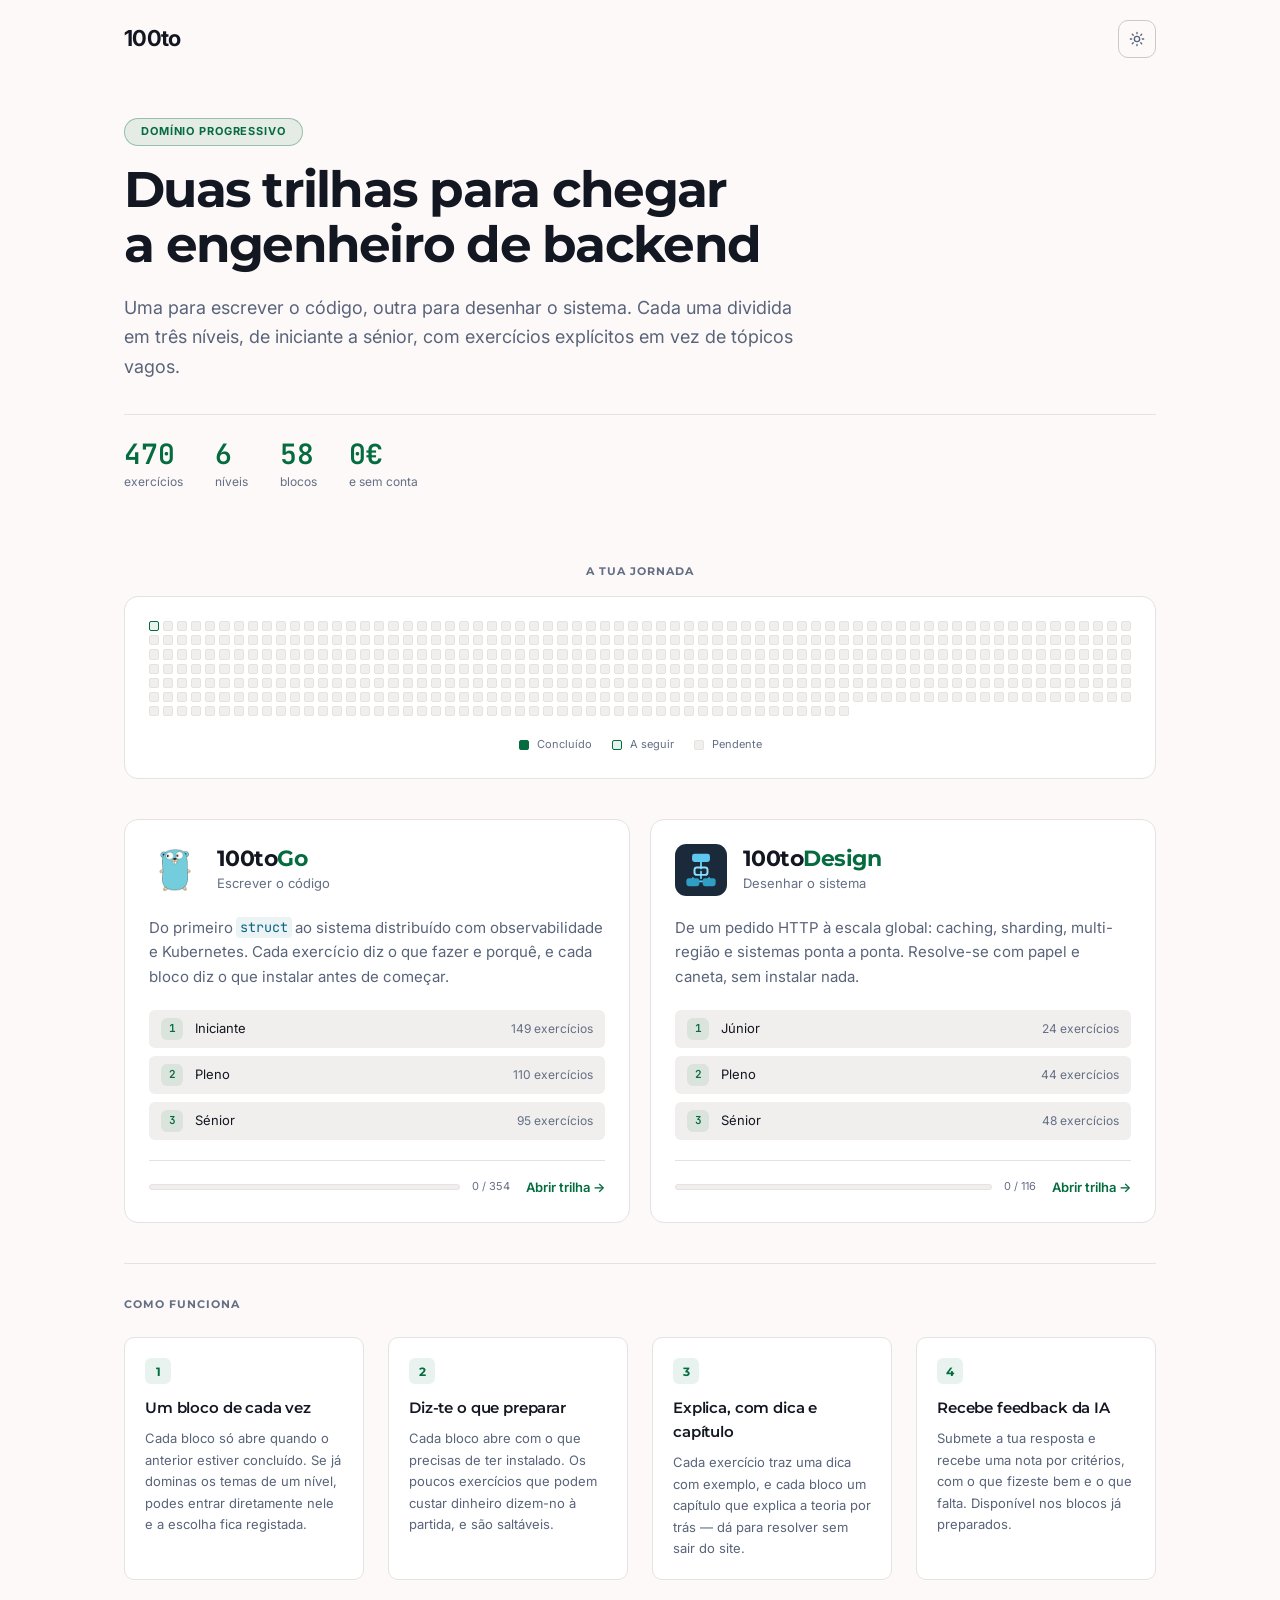
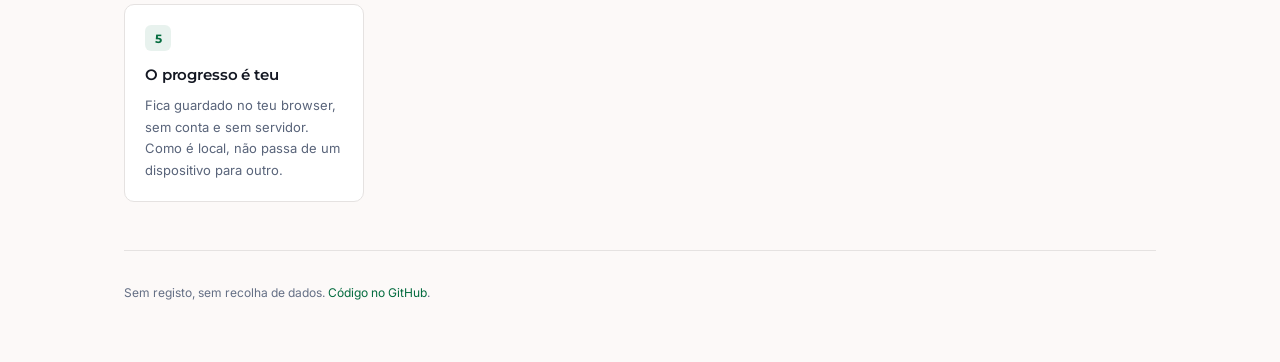
==== commit faa83c00: "Redesign (8/8): landing page no estilo dos mockups - Badge "Domínio progressivo" no topo do hero. - " ====
--- a/index.html
+++ b/index.html
@@ -30,6 +30,7 @@
 <main class="lp-main">
 
   <section class="lp-hero">
+    <span class="lp-badge">Domínio progressivo</span>
     <h1>Duas trilhas para chegar <br><span class="brand-accent">a engenheiro de backend</span></h1>
     <p class="lp-sub">
       Uma para escrever o código, outra para desenhar o sistema. Cada uma dividida em três
@@ -40,6 +41,18 @@
       <div><strong>6</strong><span>níveis</span></div>
       <div><strong>58</strong><span>blocos</span></div>
       <div><strong>0€</strong><span>e sem conta</span></div>
+    </div>
+  </section>
+
+  <section class="lp-jornada" aria-label="A tua jornada">
+    <h3>A tua jornada</h3>
+    <div class="lp-jornada-caixa">
+      <div class="lp-jornada-grid" id="lp-jornada-grid" role="img" aria-label="Mapa do progresso nas duas trilhas"></div>
+      <div class="lp-legenda">
+        <span><i class="lp-legenda-cor lp-legenda-feito"></i>Concluído</span>
+        <span><i class="lp-legenda-cor lp-legenda-atual"></i>A seguir</span>
+        <span><i class="lp-legenda-cor lp-legenda-pendente"></i>Pendente</span>
+      </div>
     </div>
   </section>
 
@@ -97,18 +110,27 @@
     <h3>Como funciona</h3>
     <div class="lp-como-grid">
       <div>
+        <span class="lp-passo-n">1</span>
         <h4>Um bloco de cada vez</h4>
         <p>Cada bloco só abre quando o anterior estiver concluído. Se já dominas os temas de um nível, podes entrar diretamente nele e a escolha fica registada.</p>
       </div>
       <div>
+        <span class="lp-passo-n">2</span>
         <h4>Diz-te o que preparar</h4>
         <p>Cada bloco abre com o que precisas de ter instalado. Os poucos exercícios que podem custar dinheiro dizem-no à partida, e são saltáveis.</p>
       </div>
       <div>
-        <h4>As trilhas conversam</h4>
-        <p>O bloco de caching em Design aponta para o projeto de Redis em Go. Uma explica o porquê, a outra põe as mãos na massa.</p>
+        <span class="lp-passo-n">3</span>
+        <h4>Explica, com dica e capítulo</h4>
+        <p>Cada exercício traz uma dica com exemplo, e cada bloco um capítulo que explica a teoria por trás — dá para resolver sem sair do site.</p>
       </div>
       <div>
+        <span class="lp-passo-n">4</span>
+        <h4>Recebe feedback da IA</h4>
+        <p>Submete a tua resposta e recebe uma nota por critérios, com o que fizeste bem e o que falta. Disponível nos blocos já preparados.</p>
+      </div>
+      <div>
+        <span class="lp-passo-n">5</span>
         <h4>O progresso é teu</h4>
         <p>Fica guardado no teu browser, sem conta e sem servidor. Como é local, não passa de um dispositivo para outro.</p>
       </div>
--- a/style.css
+++ b/style.css
@@ -353,6 +353,404 @@
 
 /* ============================ Níveis ============================ */
 
+/* ============================ Shell (sidebar + topo) ============================ */
+
+.app-shell {
+  display: flex;
+  height: 100dvh;
+  overflow: hidden;
+}
+
+.app-nav {
+  width: 264px;
+  flex-shrink: 0;
+  display: flex;
+  flex-direction: column;
+  height: 100%;
+  overflow-y: auto;
+  background: var(--surface);
+  border-right: 1px solid var(--border);
+  padding: var(--s5) var(--s4);
+  gap: var(--s6);
+}
+
+.app-nav-brand { display: flex; flex-direction: column; gap: var(--s4); }
+.app-nav-produto { display: flex; align-items: center; gap: var(--s3); }
+.app-nav-nome { display: block; font-family: var(--heading); font-size: var(--fs-lg); font-weight: 700; color: var(--text); }
+.app-nav-tagline { display: block; font-size: var(--fs-2xs); color: var(--text-dim); }
+
+.app-nav-links { display: flex; flex-direction: column; gap: 2px; flex: 1; }
+.app-nav-link {
+  display: flex;
+  align-items: center;
+  gap: var(--s3);
+  padding: var(--s3) var(--s3);
+  min-height: 44px;
+  border-radius: var(--r-sm);
+  color: var(--text-dim);
+  font-size: var(--fs-sm);
+  font-weight: 500;
+  cursor: pointer;
+  transition: background var(--dur) var(--ease), color var(--dur) var(--ease);
+}
+.app-nav-link:hover { background: var(--surface-hover); color: var(--text); }
+.app-nav-link.active { background: var(--brand-soft); color: var(--brand); font-weight: 600; }
+.app-nav-link svg { flex-shrink: 0; }
+
+.app-nav-footer {
+  display: flex;
+  flex-direction: column;
+  gap: var(--s3);
+  padding-top: var(--s4);
+  border-top: 1px solid var(--border);
+}
+.app-nav-footer .link-outro {
+  font-size: var(--fs-sm);
+  color: var(--text-dim);
+  text-decoration: none;
+}
+.app-nav-footer .link-outro:hover { color: var(--brand); }
+.app-nav-reset {
+  background: transparent;
+  border: 1px solid var(--border);
+  border-radius: var(--r-sm);
+  color: var(--text-mute);
+  font-size: var(--fs-xs);
+  padding: var(--s2) var(--s3);
+  min-height: 36px;
+  cursor: pointer;
+  transition: border-color var(--dur) var(--ease), color var(--dur) var(--ease);
+}
+.app-nav-reset:hover { border-color: var(--danger); color: var(--danger); }
+
+.app-main { flex: 1; min-width: 0; display: flex; flex-direction: column; height: 100%; }
+
+.app-topbar {
+  flex-shrink: 0;
+  display: flex;
+  align-items: center;
+  justify-content: space-between;
+  gap: var(--s4);
+  padding: var(--s4) var(--s6);
+  border-bottom: 1px solid var(--border);
+}
+.app-topbar-search {
+  display: flex;
+  align-items: center;
+  gap: var(--s2);
+  flex: 1;
+  max-width: 360px;
+  padding: var(--s2) var(--s4);
+  min-height: 40px;
+  border: 1px solid var(--border);
+  border-radius: var(--r-full);
+  color: var(--text-mute);
+  font-size: var(--fs-sm);
+  background: var(--surface-2);
+}
+.app-topbar-actions { display: flex; align-items: center; gap: var(--s2); flex-shrink: 0; }
+
+.app-content {
+  flex: 1;
+  overflow-y: auto;
+  padding: var(--s6) var(--s8) var(--s12);
+}
+
+@media (max-width: 900px) {
+  .app-shell { flex-direction: column; height: auto; overflow: visible; }
+  .app-nav {
+    width: auto;
+    height: auto;
+    flex-direction: row;
+    align-items: center;
+    overflow-x: auto;
+    overflow-y: visible;
+    border-right: none;
+    border-bottom: 1px solid var(--border);
+    padding: var(--s3) var(--s4);
+    gap: var(--s4);
+  }
+  .app-nav-brand { flex-direction: row; flex-shrink: 0; }
+  .app-nav-links { flex-direction: row; flex: none; }
+  .app-nav-link span { display: none; }
+  .app-nav-link { min-width: 44px; justify-content: center; padding: var(--s2); }
+  .app-nav-footer { flex-direction: row; align-items: center; border-top: none; padding-top: 0; flex-shrink: 0; }
+  .app-main { height: auto; }
+  .app-content { overflow-y: visible; padding: var(--s4); }
+  .app-topbar-search span { display: none; }
+}
+
+/* ---- Dashboard ---- */
+.dash-header { margin-bottom: var(--s6); }
+.dash-header h2 { margin: 0 0 var(--s2); font-size: var(--fs-2xl); }
+.dash-grid {
+  display: grid;
+  grid-template-columns: repeat(2, 1fr);
+  gap: var(--s5);
+}
+.dash-stats {
+  grid-column: 1 / -1;
+  display: grid;
+  grid-template-columns: repeat(auto-fit, minmax(140px, 1fr));
+  gap: var(--s4);
+}
+.stat-card {
+  background: var(--surface);
+  border: 1px solid var(--border);
+  border-radius: var(--r);
+  padding: var(--s5);
+  display: flex;
+  flex-direction: column;
+  gap: var(--s1);
+}
+.stat-card strong { font-family: var(--heading); font-size: var(--fs-2xl); color: var(--brand); }
+.stat-card span { font-size: var(--fs-xs); color: var(--text-dim); }
+
+.dash-card {
+  background: var(--surface);
+  border: 1px solid var(--border);
+  border-radius: var(--r);
+  padding: var(--s5);
+}
+.dash-trilha-ativa { grid-column: 1 / -1; }
+.dash-card-topo { display: flex; align-items: center; gap: var(--s2); margin-bottom: var(--s4); }
+.dash-card-eyebrow {
+  font-size: var(--fs-2xs);
+  font-weight: 700;
+  text-transform: uppercase;
+  letter-spacing: 0.06em;
+  color: var(--text-mute);
+}
+.dash-card-topo h3 { margin: 0; font-size: var(--fs-lg); }
+.dash-btn-primario {
+  margin-top: var(--s4);
+  background: var(--brand);
+  color: var(--bg);
+  border: none;
+  border-radius: var(--r-sm);
+  padding: var(--s2) var(--s5);
+  min-height: 40px;
+  font-weight: 600;
+  cursor: pointer;
+  transition: opacity var(--dur) var(--ease);
+}
+.dash-btn-primario:hover { opacity: 0.88; }
+
+.dash-insight { border-color: var(--ia-borda); background: var(--ia-soft); }
+.dash-insight .dash-card-eyebrow { color: var(--ia); }
+.dash-insight p { margin: 0; font-size: var(--fs-sm); line-height: 1.6; color: var(--text); }
+
+.dash-lista-trilhas { display: flex; flex-direction: column; gap: var(--s2); }
+.dash-linha-trilha {
+  display: flex;
+  align-items: center;
+  justify-content: space-between;
+  padding: var(--s3);
+  border-radius: var(--r-sm);
+  cursor: pointer;
+  font-size: var(--fs-sm);
+  transition: background var(--dur) var(--ease);
+}
+.dash-linha-trilha:hover { background: var(--surface-hover); }
+.dash-linha-trilha-num { color: var(--text-dim); font-variant-numeric: tabular-nums; }
+
+.passos-grid {
+  display: grid;
+  grid-template-columns: repeat(10, 1fr);
+  gap: 4px;
+  max-width: 320px;
+}
+.passo { aspect-ratio: 1; border-radius: 3px; background: var(--surface-2); border: 1px solid var(--border); }
+.passo-feito { background: var(--brand); border-color: var(--brand); }
+.passo-atual { background: var(--brand-soft); border-color: var(--brand-line); }
+
+@media (max-width: 640px) {
+  .dash-grid { grid-template-columns: 1fr; }
+}
+
+/* ---- Explorar ---- */
+.explorar-grid { display: grid; grid-template-columns: repeat(auto-fit, minmax(260px, 1fr)); gap: var(--s5); }
+.explorar-card {
+  display: flex;
+  flex-direction: column;
+  gap: var(--s3);
+  padding: var(--s5);
+  background: var(--surface);
+  border: 1px solid var(--border);
+  border-top: 3px solid var(--brand);
+  border-radius: var(--r);
+}
+.explorar-card-bloqueado { border-top-color: var(--border-strong); opacity: 0.7; }
+.explorar-card-topo { display: flex; align-items: center; justify-content: space-between; gap: var(--s3); }
+.explorar-card-icone {
+  display: flex;
+  align-items: center;
+  justify-content: center;
+  width: 38px;
+  height: 38px;
+  border-radius: var(--r-sm);
+  background: var(--brand-soft);
+  color: var(--brand);
+  font-family: var(--heading);
+  font-weight: 700;
+  font-size: var(--fs-sm);
+}
+.explorar-card-etiqueta {
+  font-size: var(--fs-2xs);
+  font-weight: 700;
+  text-transform: uppercase;
+  letter-spacing: 0.06em;
+  color: var(--text-mute);
+}
+.explorar-card h3 { margin: 0; font-size: var(--fs-lg); }
+.explorar-card-desc { margin: 0; font-size: var(--fs-sm); color: var(--text-dim); line-height: 1.6; flex: 1; }
+.explorar-card-progresso { font-size: var(--fs-xs); color: var(--text-dim); font-variant-numeric: tabular-nums; }
+.explorar-btn-secundario {
+  margin-top: var(--s2);
+  background: transparent;
+  color: var(--brand);
+  border: 1px solid var(--brand-line);
+  border-radius: var(--r-sm);
+  padding: var(--s2) var(--s5);
+  min-height: 40px;
+  font-weight: 600;
+  font-family: inherit;
+  cursor: pointer;
+  transition: background var(--dur) var(--ease);
+}
+.explorar-btn-secundario:hover { background: var(--brand-soft); }
+.dash-btn-primario:disabled { opacity: 0.5; cursor: default; }
+.explorar-outro p { margin: 0 0 var(--s4); font-size: var(--fs-sm); color: var(--text-dim); }
+.explorar-link-outro { display: inline-block; margin-top: 0; text-decoration: none; }
+
+/* ---- Progresso ---- */
+.progresso-nivel { margin-bottom: var(--s5); }
+.progresso-nivel-topo { display: flex; align-items: baseline; justify-content: space-between; gap: var(--s4); flex-wrap: wrap; margin-bottom: var(--s3); }
+.progresso-nivel-topo h3 { margin: 0; font-size: var(--fs-lg); }
+.progresso-nivel-sub { font-family: var(--sans); font-weight: 400; font-size: var(--fs-xs); color: var(--text-mute); }
+.progresso-nivel-num { font-size: var(--fs-xs); color: var(--text-dim); font-variant-numeric: tabular-nums; }
+.progresso-trilha { margin-top: var(--s5); }
+.progresso-trilha-titulo { font-size: var(--fs-sm); font-weight: 600; margin-bottom: var(--s3); }
+.progresso-trilha-titulo span { font-weight: 400; color: var(--text-dim); font-variant-numeric: tabular-nums; }
+.progresso-blocos { display: grid; grid-template-columns: repeat(auto-fit, minmax(220px, 1fr)); gap: var(--s2); }
+.progresso-bloco {
+  display: flex;
+  align-items: center;
+  justify-content: space-between;
+  gap: var(--s3);
+  padding: var(--s3);
+  min-height: 44px;
+  border: 1px solid var(--border);
+  border-radius: var(--r-sm);
+  background: var(--surface-2);
+  cursor: pointer;
+  font-size: var(--fs-xs);
+  transition: border-color var(--dur) var(--ease);
+}
+.progresso-bloco:hover { border-color: var(--brand-line); }
+.progresso-bloco.completo { border-color: var(--brand-line); background: var(--brand-soft); }
+.progresso-bloco-nome { min-width: 0; overflow: hidden; text-overflow: ellipsis; white-space: nowrap; }
+.progresso-bloco-num { flex-shrink: 0; color: var(--text-dim); font-variant-numeric: tabular-nums; }
+
+/* ---- Perfil ---- */
+.app-nav-avatar { font-size: 15px; line-height: 1; width: 13px; text-align: center; flex-shrink: 0; }
+.perfil-identidade { display: flex; align-items: flex-start; gap: var(--s5); flex-wrap: wrap; }
+.perfil-avatar {
+  flex-shrink: 0;
+  width: 72px;
+  height: 72px;
+  border-radius: var(--r-full);
+  display: flex;
+  align-items: center;
+  justify-content: center;
+  font-size: 36px;
+  background: var(--brand-soft);
+  border: 2px solid var(--brand-line);
+}
+.perfil-campos { flex: 1; min-width: 220px; display: flex; flex-direction: column; gap: var(--s2); }
+.perfil-label {
+  font-size: var(--fs-2xs);
+  font-weight: 700;
+  text-transform: uppercase;
+  letter-spacing: 0.06em;
+  color: var(--text-mute);
+}
+.perfil-input {
+  font-family: inherit;
+  font-size: 16px;
+  color: var(--text);
+  background: var(--surface-2);
+  border: 1px solid var(--border);
+  border-radius: var(--r-sm);
+  padding: var(--s2) var(--s3);
+  min-height: 44px;
+  max-width: 320px;
+  margin-bottom: var(--s3);
+}
+.perfil-input:focus { border-color: var(--brand-line); }
+.perfil-avatares { display: flex; flex-wrap: wrap; gap: var(--s2); }
+.perfil-avatar-opcao {
+  width: 44px;
+  height: 44px;
+  font-size: 20px;
+  line-height: 1;
+  border-radius: var(--r-sm);
+  border: 1px solid var(--border);
+  background: var(--surface-2);
+  cursor: pointer;
+  transition: border-color var(--dur) var(--ease), background var(--dur) var(--ease);
+}
+.perfil-avatar-opcao:hover { border-color: var(--border-strong); }
+.perfil-avatar-opcao.ativo { border-color: var(--brand); background: var(--brand-soft); }
+
+/* ---- Conquistas ---- */
+.atividade-mapa {
+  display: grid;
+  grid-template-rows: repeat(7, 1fr);
+  grid-auto-flow: column;
+  gap: 3px;
+  overflow-x: auto;
+  padding-bottom: var(--s1);
+}
+.atividade-dia { width: 11px; height: 11px; border-radius: 2px; background: var(--brand); flex-shrink: 0; }
+.atividade-nivel-0 { opacity: 0.12; }
+.atividade-nivel-1 { opacity: 0.4; }
+.atividade-nivel-2 { opacity: 0.7; }
+.atividade-nivel-3 { opacity: 1; }
+
+.conquistas-categorias { margin-top: var(--s6); display: flex; flex-direction: column; gap: var(--s6); }
+.conquistas-categoria h3 { margin: 0 0 var(--s3); font-size: var(--fs-lg); }
+.conquistas-lista { display: grid; grid-template-columns: repeat(auto-fit, minmax(220px, 1fr)); gap: var(--s3); }
+.conquista-card {
+  display: flex;
+  align-items: center;
+  gap: var(--s3);
+  padding: var(--s4);
+  border: 1px solid var(--border);
+  border-radius: var(--r);
+  background: var(--surface);
+  opacity: 0.55;
+}
+.conquista-card strong { display: block; font-size: var(--fs-sm); }
+.conquista-card span { display: block; font-size: var(--fs-xs); color: var(--text-dim); }
+.conquista-feita {
+  opacity: 1;
+  border-color: var(--brand-line);
+  background: var(--brand-soft);
+}
+.conquista-icone {
+  flex-shrink: 0;
+  width: 36px;
+  height: 36px;
+  border-radius: var(--r-full);
+  display: flex;
+  align-items: center;
+  justify-content: center;
+  background: var(--surface-2);
+  color: var(--text-mute);
+}
+.conquista-feita .conquista-icone { background: var(--brand); color: var(--bg); }
+
 .nivel-tabs {
   display: flex;
   gap: var(--s2);
@@ -1156,24 +1554,55 @@
   border: 1px solid var(--border);
   border-radius: var(--r-sm);
   padding: var(--s3);
+}
+.corrigir-input:focus { border-color: var(--ia-borda); }
+
+.corrigir-editor {
+  max-width: 66ch;
   margin-bottom: var(--s3);
-}
-.corrigir-input:focus { border-color: var(--ia-borda); }
-.corrigir-resultado { margin-top: var(--s4); max-width: 62ch; }
-.corrigir-nota {
-  display: inline-block;
-  font-family: var(--mono);
-  font-weight: 700;
-  font-size: var(--fs-sm);
-  color: var(--text-dim);
-  background: var(--surface);
+  border: 1px solid var(--border);
+  border-radius: var(--r-sm);
+  overflow: hidden;
+}
+.corrigir-editor .cm-editor { font-size: 16px; font-family: var(--mono); }
+.corrigir-editor .cm-editor.cm-focused { outline: 2px solid var(--brand); outline-offset: -1px; }
+.corrigir-editor .cm-scroller { min-height: 120px; }
+
+.corrigir-resultado { margin-top: var(--s4); max-width: 66ch; }
+.corrigir-geral-linha { display: flex; align-items: center; gap: var(--s4); flex-wrap: wrap; margin-bottom: var(--s4); }
+.corrigir-geral {
+  font-family: var(--heading);
+  font-weight: 800;
+  font-size: var(--fs-2xl);
+  color: var(--text-dim);
+}
+.corrigir-geral small { font-family: var(--sans); font-weight: 500; font-size: var(--fs-sm); color: var(--text-mute); }
+.corrigir-geral-ok { color: var(--done); }
+.corrigir-criterios { display: flex; flex-wrap: wrap; gap: var(--s2); }
+.corrigir-criterio {
+  display: flex;
+  align-items: center;
+  gap: var(--s2);
+  font-size: var(--fs-2xs);
+  color: var(--text-dim);
+  background: var(--surface-2);
   border: 1px solid var(--border);
   border-radius: var(--r-full);
   padding: var(--s1) var(--s3);
 }
-.corrigir-nota-ok { color: var(--done); border-color: var(--done-soft); background: var(--done-soft); }
-.corrigir-feedback {
-  margin: var(--s2) 0 0;
+.corrigir-criterio strong { font-family: var(--mono); color: var(--text); }
+.corrigir-secao { margin-bottom: var(--s3); }
+.corrigir-secao h4 { margin: 0 0 var(--s2); font-size: var(--fs-sm); }
+.corrigir-secao ul { margin: 0; padding-left: var(--s5); }
+.corrigir-secao li { font-size: var(--fs-sm); line-height: 1.6; color: var(--text); margin-bottom: var(--s1); }
+.corrigir-fortes h4 { color: var(--done); }
+.corrigir-melhorar h4 { color: var(--aviso); }
+.corrigir-recomendacao {
+  margin: var(--s3) 0 0;
+  padding: var(--s3) var(--s4);
+  background: var(--ia-soft);
+  border: 1px solid var(--ia-borda);
+  border-radius: var(--r-sm);
   font-size: var(--fs-sm);
   line-height: 1.6;
   color: var(--text);
--- a/landing.css
+++ b/landing.css
@@ -24,6 +24,19 @@
 /* ---------- Hero ---------- */
 
 .lp-hero { padding: var(--s10) 0 var(--s8); }
+.lp-badge {
+  display: inline-block;
+  margin-bottom: var(--s4);
+  padding: var(--s1) var(--s4);
+  border-radius: var(--r-full);
+  background: var(--brand-soft);
+  border: 1px solid var(--brand-line);
+  color: var(--brand);
+  font-size: var(--fs-2xs);
+  font-weight: 700;
+  text-transform: uppercase;
+  letter-spacing: 0.08em;
+}
 .lp-hero h1 {
   margin: 0 0 var(--s5);
   font-size: clamp(2rem, 5vw, 3.1rem);
@@ -57,6 +70,41 @@
   font-variant-numeric: tabular-nums;
 }
 .lp-stats span { font-size: var(--fs-xs); color: var(--text-mute); margin-top: 2px; }
+
+/* ---------- Jornada visual ---------- */
+
+.lp-jornada { margin-top: var(--s10); }
+.lp-jornada h3 {
+  margin: 0 0 var(--s4);
+  font-size: var(--fs-2xs);
+  font-weight: 700;
+  text-transform: uppercase;
+  letter-spacing: 0.09em;
+  color: var(--text-mute);
+  text-align: center;
+}
+.lp-jornada-caixa {
+  padding: var(--s6);
+  background: var(--surface);
+  border: 1px solid var(--border);
+  border-radius: var(--r-lg);
+}
+.lp-jornada-grid {
+  display: grid;
+  grid-template-columns: repeat(auto-fill, minmax(10px, 1fr));
+  gap: 4px;
+  margin-bottom: var(--s5);
+}
+.lp-jornada-passo { aspect-ratio: 1; border-radius: 2px; background: var(--surface-2); border: 1px solid var(--border); }
+.lp-jornada-passo.feito { background: var(--brand); border-color: var(--brand); }
+.lp-jornada-passo.atual { background: var(--brand-soft); border-color: var(--brand); }
+
+.lp-legenda { display: flex; flex-wrap: wrap; justify-content: center; gap: var(--s5); font-size: var(--fs-2xs); color: var(--text-mute); }
+.lp-legenda span { display: inline-flex; align-items: center; gap: var(--s2); }
+.lp-legenda-cor { width: 10px; height: 10px; border-radius: 2px; display: inline-block; border: 1px solid var(--border); }
+.lp-legenda-feito { background: var(--brand); border-color: var(--brand); }
+.lp-legenda-atual { background: var(--brand-soft); border-color: var(--brand); }
+.lp-legenda-pendente { background: var(--surface-2); }
 
 /* ---------- Cartões de trilha ---------- */
 
@@ -171,6 +219,26 @@
   display: grid;
   grid-template-columns: repeat(auto-fit, minmax(230px, 1fr));
   gap: var(--s6);
+}
+.lp-como-grid > div {
+  padding: var(--s5);
+  background: var(--surface);
+  border: 1px solid var(--border);
+  border-radius: var(--r);
+}
+.lp-passo-n {
+  display: inline-flex;
+  align-items: center;
+  justify-content: center;
+  width: 26px;
+  height: 26px;
+  margin-bottom: var(--s3);
+  border-radius: var(--r-sm);
+  background: var(--brand-soft);
+  color: var(--brand);
+  font-family: var(--heading);
+  font-size: var(--fs-xs);
+  font-weight: 700;
 }
 .lp-como-grid h4 { margin: 0 0 var(--s2); font-size: var(--fs-base); font-weight: 600; }
 .lp-como-grid p { margin: 0; font-size: var(--fs-sm); line-height: 1.65; color: var(--text-dim); }
